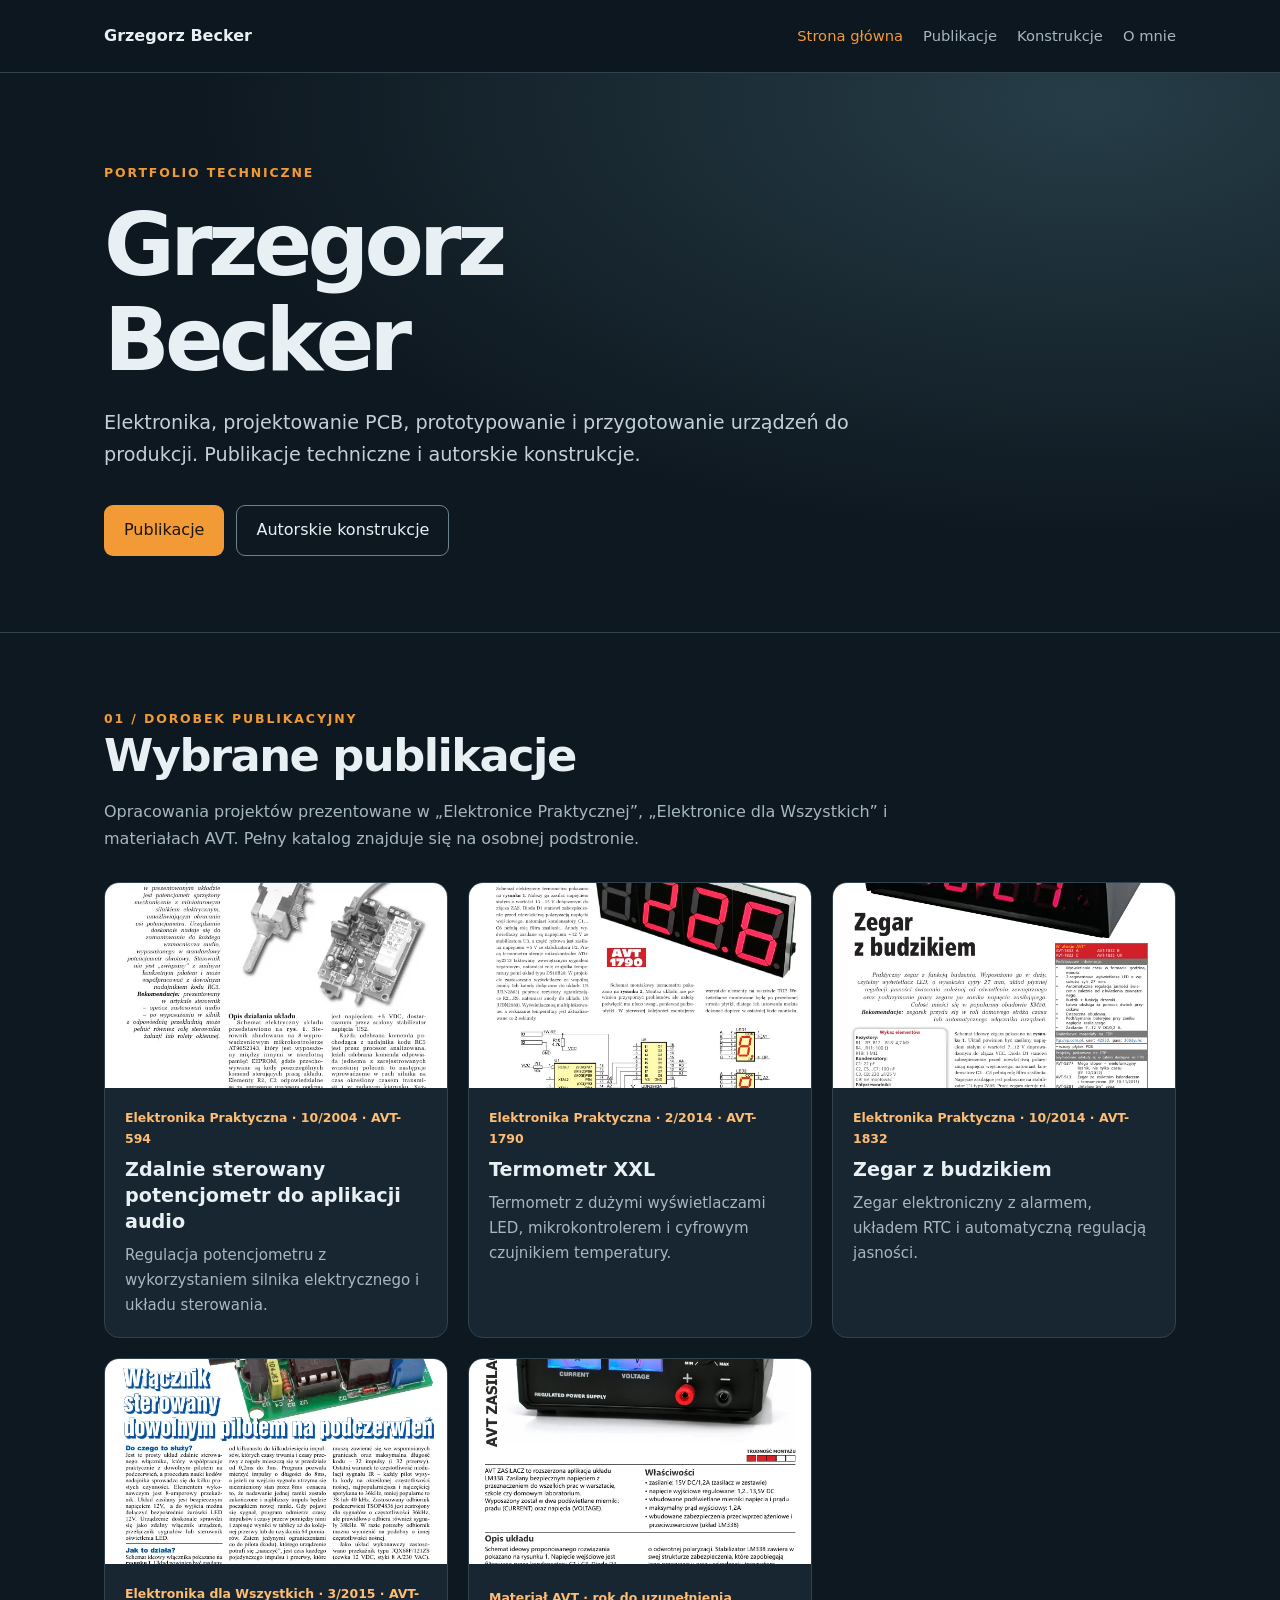
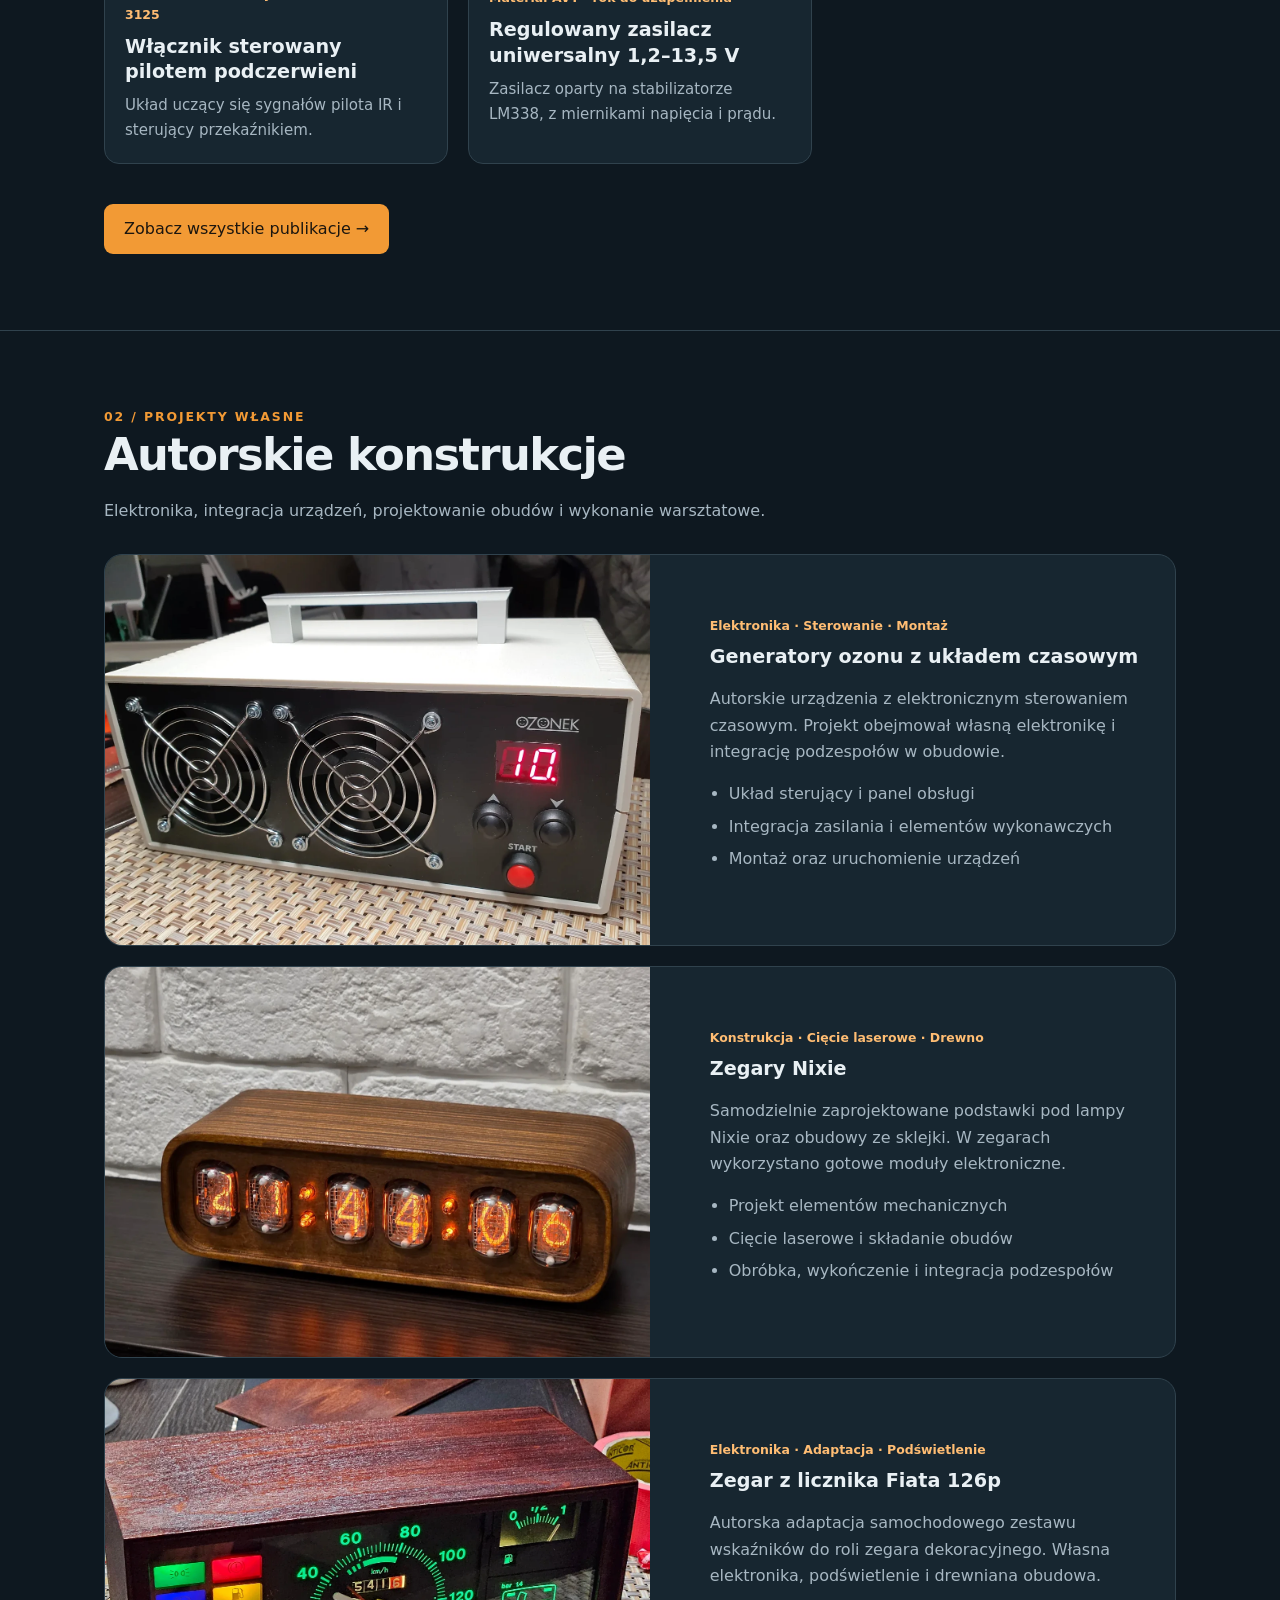
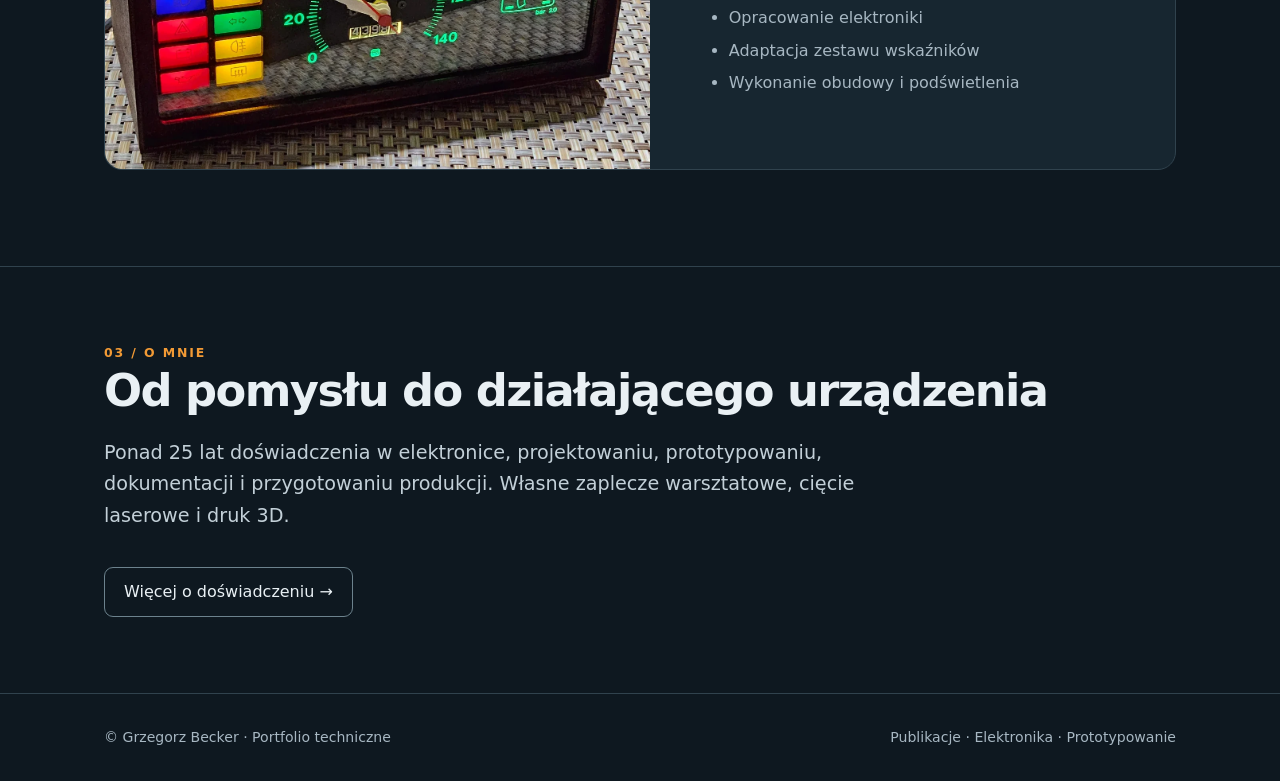
==== index.html @ 33351477 "Add files via upload" ====
<!DOCTYPE html>

<html lang="pl"><head><meta charset="utf-8"/><meta content="width=device-width,initial-scale=1" name="viewport"/><meta content="Grzegorz Becker — portfolio projektów elektronicznych, publikacji i autorskich konstrukcji." name="description"/><title>Portfolio techniczne | Grzegorz Becker</title><link href="style.css" rel="stylesheet"/></head><body><header class="nav"><div class="wrap"><a class="brand" href="index.html">Grzegorz Becker</a><nav aria-label="Nawigacja" class="links"><a aria-current="page" href="index.html">Strona główna</a><a href="publikacje.html">Publikacje</a><a href="#projekty-wlasne">Konstrukcje</a><a href="o-mnie.html">O mnie</a></nav></div></header><main><section class="hero"><div class="wrap"><div class="eyebrow">Portfolio techniczne</div><h1>Grzegorz<br/>Becker</h1><p class="lead">Elektronika, projektowanie PCB, prototypowanie i przygotowanie urządzeń do produkcji. Publikacje techniczne i autorskie konstrukcje.</p><a class="btn" href="publikacje.html">Publikacje</a><a class="btn secondary" href="#projekty-wlasne">Autorskie konstrukcje</a></div></section><section class="section"><div class="wrap"><div class="sectionintro"><div class="eyebrow">01 / Dorobek publikacyjny</div><h2>Wybrane publikacje</h2><p class="muted">Opracowania projektów prezentowane w „Elektronice Praktycznej”, „Elektronice dla Wszystkich” i materiałach AVT. Pełny katalog znajduje się na osobnej podstronie.</p></div><div class="grid catalog"><article class="card"><img alt="Podgląd pierwszej strony materiału: Zdalnie sterowany potencjometr do aplikacji audio" loading="lazy" src="assets/avt594.webp"/><div class="content"><span class="tag">Elektronika Praktyczna · 10/2004 · AVT-594</span><h3>Zdalnie sterowany potencjometr do aplikacji audio</h3><p>Regulacja potencjometru z wykorzystaniem silnika elektrycznego i układu sterowania.</p></div></article><article class="card"><img alt="Podgląd pierwszej strony materiału: Termometr XXL" loading="lazy" src="assets/avt1790.webp"/><div class="content"><span class="tag">Elektronika Praktyczna · 2/2014 · AVT-1790</span><h3>Termometr XXL</h3><p>Termometr z dużymi wyświetlaczami LED, mikrokontrolerem i cyfrowym czujnikiem temperatury.</p></div></article><article class="card"><img alt="Podgląd pierwszej strony materiału: Zegar z budzikiem" loading="lazy" src="assets/avt1832.webp"/><div class="content"><span class="tag">Elektronika Praktyczna · 10/2014 · AVT-1832</span><h3>Zegar z budzikiem</h3><p>Zegar elektroniczny z alarmem, układem RTC i automatyczną regulacją jasności.</p></div></article><article class="card"><img alt="Podgląd pierwszej strony materiału: Włącznik sterowany pilotem podczerwieni" loading="lazy" src="assets/avt3125.webp"/><div class="content"><span class="tag">Elektronika dla Wszystkich · 3/2015 · AVT-3125</span><h3>Włącznik sterowany pilotem podczerwieni</h3><p>Układ uczący się sygnałów pilota IR i sterujący przekaźnikiem.</p></div></article><article class="card"><img alt="Podgląd pierwszej strony materiału: Regulowany zasilacz uniwersalny 1,2–13,5 V" loading="lazy" src="assets/avtzasilacz.webp"/><div class="content"><span class="tag">Materiał AVT · rok do uzupełnienia</span><h3>Regulowany zasilacz uniwersalny 1,2–13,5 V</h3><p>Zasilacz oparty na stabilizatorze LM338, z miernikami napięcia i prądu.</p></div></article></div><div class="page-links"><a class="btn" href="publikacje.html">Zobacz wszystkie publikacje →</a></div></div></section><section class="section" id="projekty-wlasne"><div class="wrap"><div class="sectionintro"><div class="eyebrow">02 / Projekty własne</div><h2>Autorskie konstrukcje</h2><p class="muted">Elektronika, integracja urządzeń, projektowanie obudów i wykonanie warsztatowe.</p></div><article class="feature"><img alt="Generatory ozonu z układem czasowym" loading="lazy" src="assets/ozon-main.webp"/><div class="copy"><span class="tag">Elektronika · Sterowanie · Montaż</span><h3>Generatory ozonu z układem czasowym</h3><p class="muted">Autorskie urządzenia z elektronicznym sterowaniem czasowym. Projekt obejmował własną elektronikę i integrację podzespołów w obudowie.</p><ul><li>Układ sterujący i panel obsługi</li><li>Integracja zasilania i elementów wykonawczych</li><li>Montaż oraz uruchomienie urządzeń</li></ul></div></article><article class="feature"><img alt="Zegary Nixie" loading="lazy" src="assets/nixie-main.webp"/><div class="copy"><span class="tag">Konstrukcja · Cięcie laserowe · Drewno</span><h3>Zegary Nixie</h3><p class="muted">Samodzielnie zaprojektowane podstawki pod lampy Nixie oraz obudowy ze sklejki. W zegarach wykorzystano gotowe moduły elektroniczne.</p><ul><li>Projekt elementów mechanicznych</li><li>Cięcie laserowe i składanie obudów</li><li>Obróbka, wykończenie i integracja podzespołów</li></ul></div></article><article class="feature"><img alt="Zegar z licznika Fiata 126p" loading="lazy" src="assets/fiat-main.webp"/><div class="copy"><span class="tag">Elektronika · Adaptacja · Podświetlenie</span><h3>Zegar z licznika Fiata 126p</h3><p class="muted">Autorska adaptacja samochodowego zestawu wskaźników do roli zegara dekoracyjnego. Własna elektronika, podświetlenie i drewniana obudowa.</p><ul><li>Opracowanie elektroniki</li><li>Adaptacja zestawu wskaźników</li><li>Wykonanie obudowy i podświetlenia</li></ul></div></article></div></section><section class="section"><div class="wrap"><div class="eyebrow">03 / O mnie</div><h2>Od pomysłu do działającego urządzenia</h2><p class="lead">Ponad 25 lat doświadczenia w elektronice, projektowaniu, prototypowaniu, dokumentacji i przygotowaniu produkcji. Własne zaplecze warsztatowe, cięcie laserowe i druk 3D.</p><a class="btn secondary" href="o-mnie.html">Więcej o doświadczeniu →</a></div></section></main><footer class="footer"><div class="wrap"><span>© Grzegorz Becker · Portfolio techniczne</span><span>Publikacje · Elektronika · Prototypowanie</span></div></footer><script defer="" src="site.js"></script></body></html>
---- style.css ----
:root{--bg:#0e1820;--panel:#172630;--line:#30424d;--text:#e9f0f4;--muted:#a7b7c2;--accent:#f29a35}*{box-sizing:border-box}html{scroll-behavior:smooth}body{margin:0;background:var(--bg);color:var(--text);font:16px/1.65 system-ui,-apple-system,"Segoe UI",sans-serif}a{color:inherit}a:focus-visible,button:focus-visible{outline:3px solid var(--accent);outline-offset:4px}.wrap{max-width:1120px;margin:auto;padding:0 24px}.nav{position:sticky;top:0;z-index:10;background:#0e1820f2;border-bottom:1px solid var(--line)}.nav .wrap{min-height:72px;display:flex;align-items:center;justify-content:space-between;gap:20px}.brand{font-weight:800;text-decoration:none;white-space:nowrap}.links{display:flex;gap:20px;flex-wrap:wrap}.links a{text-decoration:none;color:var(--muted);font-size:.92rem}.links a:hover,.links a[aria-current=page]{color:var(--accent)}.hero{padding:90px 0 76px;background:radial-gradient(ellipse at 85% 5%,#263d47,transparent 58%)}.eyebrow{color:var(--accent);font-size:.78rem;letter-spacing:.15em;font-weight:750;text-transform:uppercase}h1{font-size:clamp(2.7rem,7vw,5.4rem);letter-spacing:-.055em;line-height:1.1;margin:14px 0}h2{font-size:clamp(1.9rem,4vw,2.8rem);line-height:1.2;letter-spacing:-.035em;margin:0 0 15px}h3{font-size:1.2rem;line-height:1.35;margin:0 0 8px}.lead{font-size:1.2rem;max-width:760px;color:#c3d0d8}.muted{color:var(--muted)}.btn{display:inline-block;background:var(--accent);color:#1c160f;font-weight:750;padding:11px 19px;border-radius:9px;text-decoration:none;margin:16px 12px 0 0;border:1px solid transparent;cursor:pointer;font:inherit}.btn.secondary{background:transparent;color:var(--text);border-color:#6c828d}.section{padding:76px 0;border-top:1px solid var(--line)}.sectionintro{max-width:810px;margin-bottom:30px}.grid{display:grid;grid-template-columns:repeat(3,minmax(0,1fr));gap:20px}.card{background:var(--panel);border:1px solid var(--line);border-radius:15px;overflow:hidden}.card img{width:100%;height:205px;object-fit:cover;display:block;background:#243742}.card .content{padding:20px}.tag{display:inline-block;color:#ffbd73;font-size:.78rem;font-weight:700;margin-bottom:8px}.card p{color:var(--muted);font-size:.94rem;margin:8px 0 0}.feature{display:grid;grid-template-columns:1.05fr 1fr;gap:30px;align-items:center;background:var(--panel);border:1px solid var(--line);border-radius:18px;overflow:hidden;margin-bottom:20px}.feature>img{width:100%;height:340px;object-fit:cover;display:block}.feature .copy{padding:24px 28px}.feature ul{padding-left:19px;color:var(--muted)}.gallery{display:grid;grid-template-columns:repeat(4,1fr);gap:12px;margin:18px 0 40px}.gallery img{width:100%;height:165px;object-fit:cover;border-radius:10px}.note{border-left:3px solid var(--accent);padding:14px 20px;background:#1b2b34;color:#c6d2d9;margin-top:28px}.footer{padding:32px 0;border-top:1px solid var(--line);color:var(--muted);font-size:.88rem}.footer .wrap{display:flex;justify-content:space-between;gap:16px;flex-wrap:wrap}.pagehead{padding:70px 0 45px;background:radial-gradient(ellipse at 90% 0%,#243b46,transparent 60%)}.pagehead h1{font-size:clamp(2.4rem,5vw,4.2rem)}.catalog .card[hidden]{display:none}.counter{color:var(--muted);margin:26px 0 0}.small{font-size:.9rem}.page-links{margin-top:24px}.gallery img{cursor:zoom-in}dialog{background:#0e1820;color:white;border:1px solid #536571;border-radius:12px;max-width:min(94vw,1050px);padding:14px}dialog::backdrop{background:#000c}dialog img{max-width:100%;max-height:82vh;display:block}dialog button{float:right;background:#f29a35;border:0;border-radius:5px;padding:6px 12px;margin-bottom:8px;cursor:pointer}.hidden{display:none!important}@media(max-width:850px){.grid{grid-template-columns:repeat(2,1fr)}.feature{grid-template-columns:1fr}.feature>img{height:270px}.gallery{grid-template-columns:repeat(2,1fr)}}@media(max-width:550px){.nav .wrap{display:block;padding-top:12px;padding-bottom:12px}.links{gap:13px}.hero{padding:60px 0}.grid{grid-template-columns:1fr}.section{padding:52px 0}.gallery img{height:130px}.feature .copy{padding:22px}}

/* Version 3: descriptions integrated into homepage; product-centric photography */
#projekty-wlasne .feature{grid-template-columns:minmax(0,1.1fr) minmax(0,1fr)}
#projekty-wlasne .feature>img{height:390px;object-position:center center}
#projekty-wlasne .feature .copy{padding:26px 30px}
#projekty-wlasne .feature li{margin-bottom:6px}
@media(max-width:850px){#projekty-wlasne .feature{grid-template-columns:1fr}#projekty-wlasne .feature>img{height:290px}}
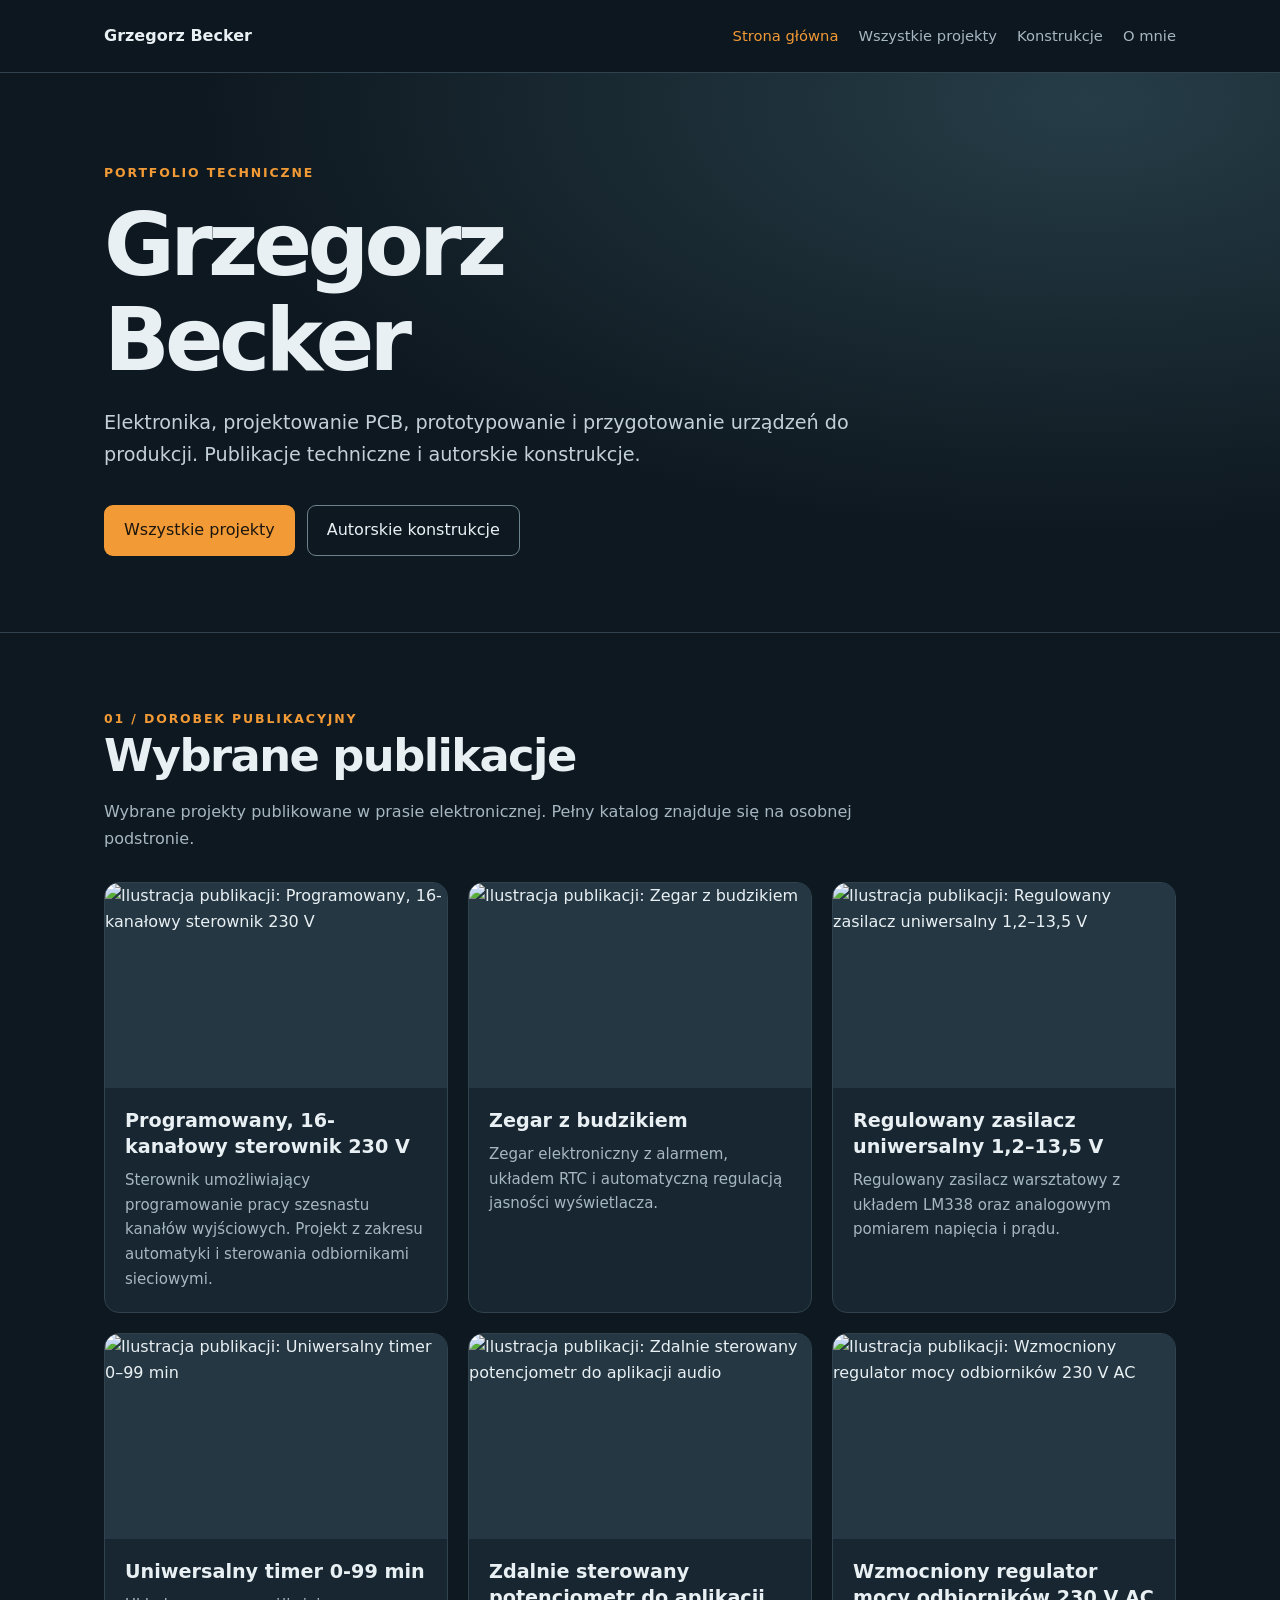
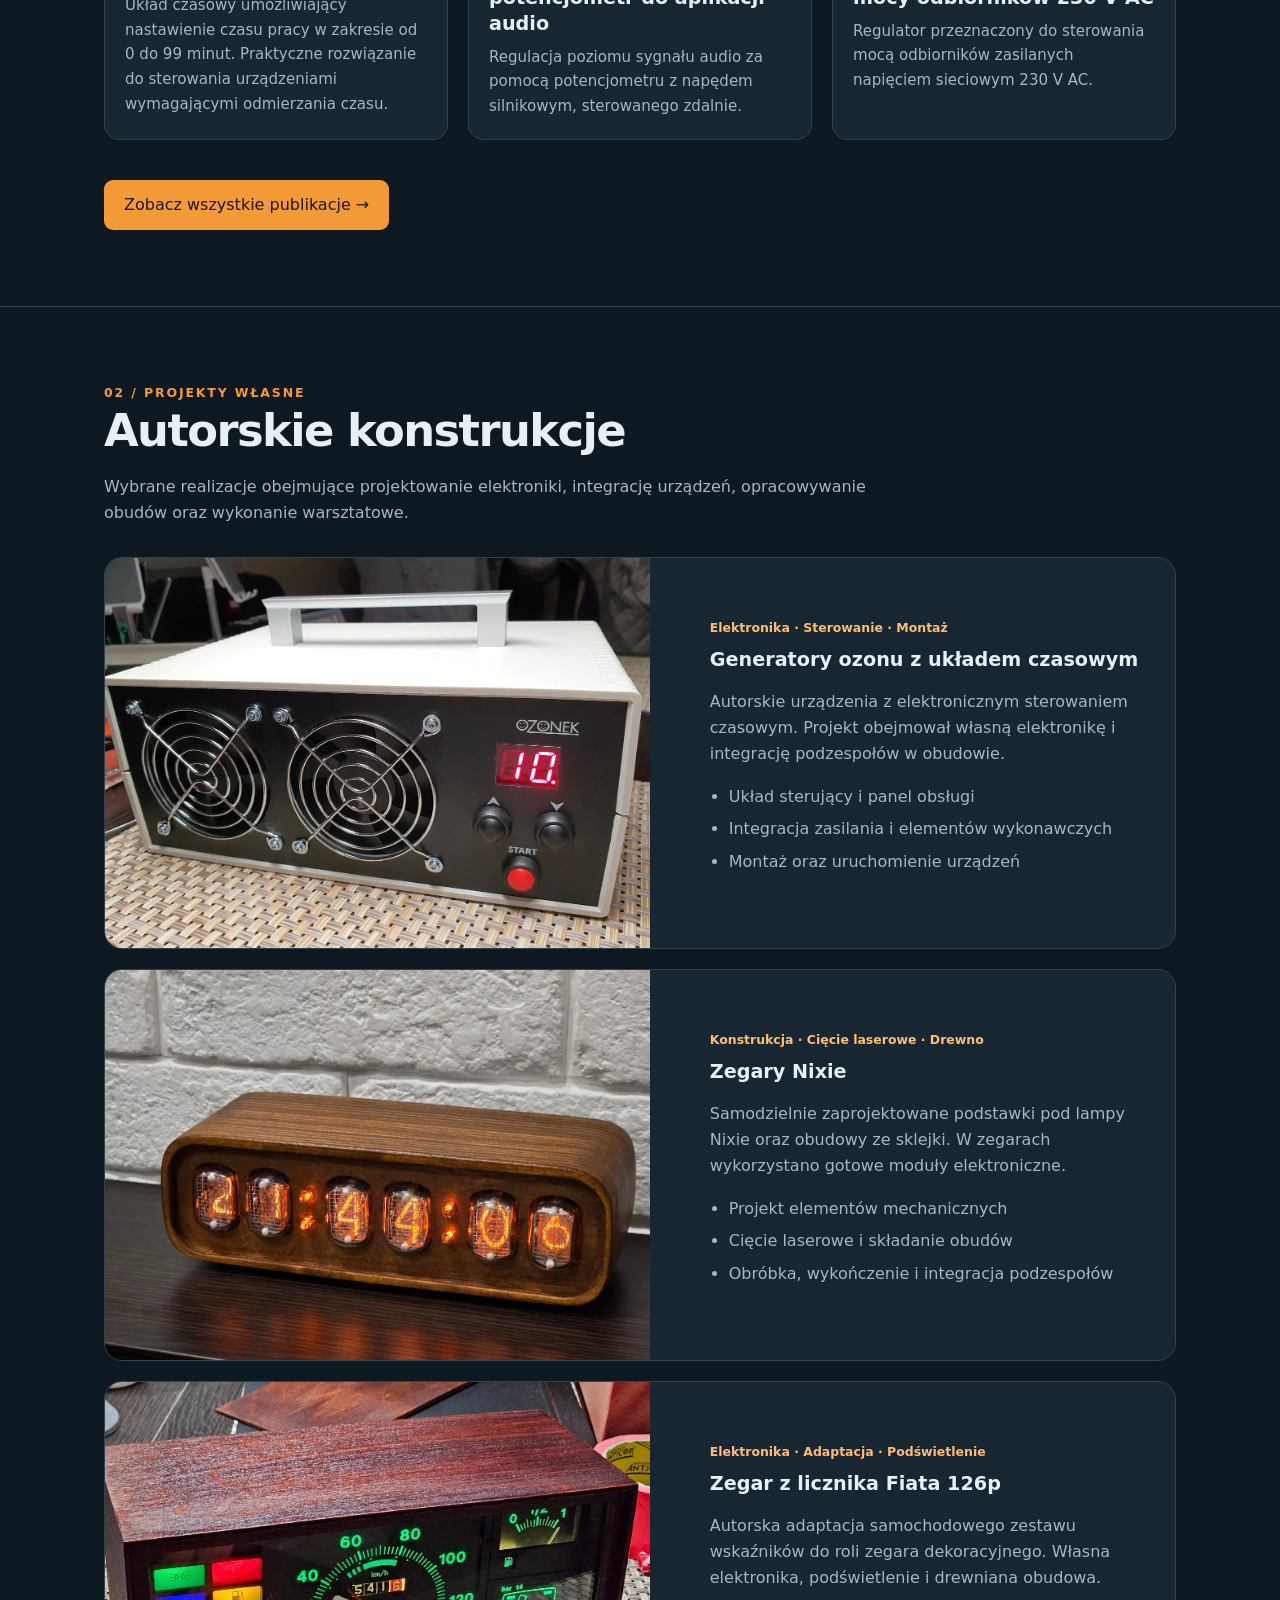
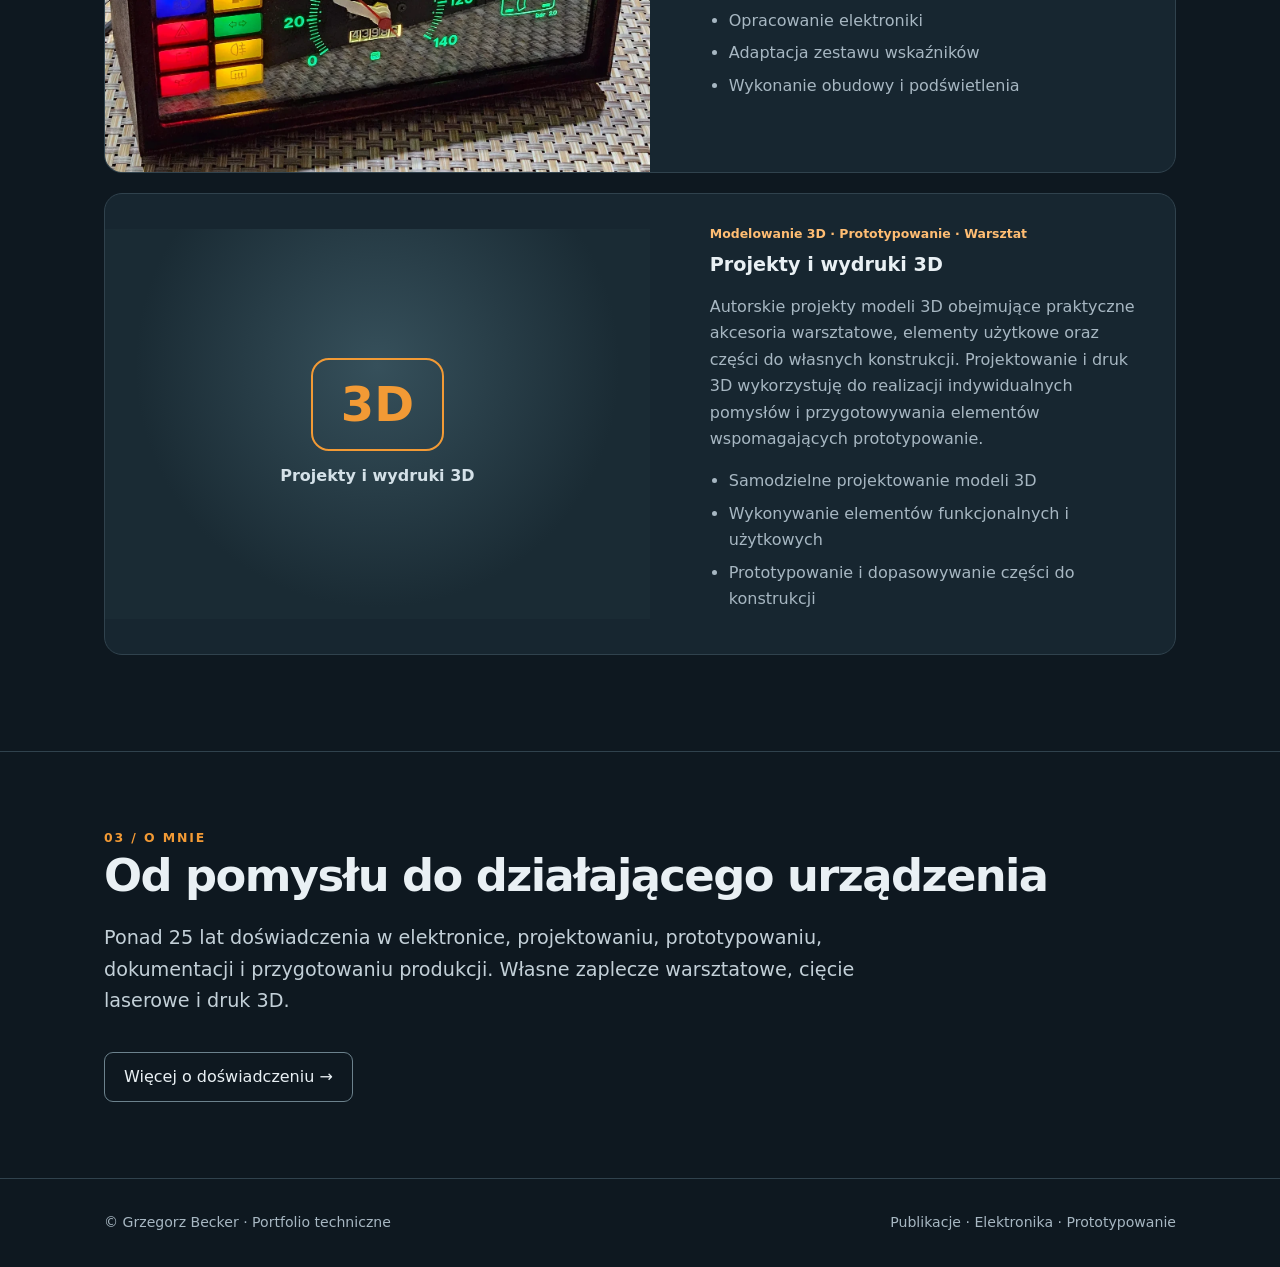
==== commit 96b30ee0: "Add files via upload" ====
--- a/index.html
+++ b/index.html
@@ -1,3 +1,176 @@
 <!DOCTYPE html>
 
-<html lang="pl"><head><meta charset="utf-8"/><meta content="width=device-width,initial-scale=1" name="viewport"/><meta content="Grzegorz Becker — portfolio projektów elektronicznych, publikacji i autorskich konstrukcji." name="description"/><title>Portfolio techniczne | Grzegorz Becker</title><link href="style.css" rel="stylesheet"/></head><body><header class="nav"><div class="wrap"><a class="brand" href="index.html">Grzegorz Becker</a><nav aria-label="Nawigacja" class="links"><a aria-current="page" href="index.html">Strona główna</a><a href="publikacje.html">Publikacje</a><a href="#projekty-wlasne">Konstrukcje</a><a href="o-mnie.html">O mnie</a></nav></div></header><main><section class="hero"><div class="wrap"><div class="eyebrow">Portfolio techniczne</div><h1>Grzegorz<br/>Becker</h1><p class="lead">Elektronika, projektowanie PCB, prototypowanie i przygotowanie urządzeń do produkcji. Publikacje techniczne i autorskie konstrukcje.</p><a class="btn" href="publikacje.html">Publikacje</a><a class="btn secondary" href="#projekty-wlasne">Autorskie konstrukcje</a></div></section><section class="section"><div class="wrap"><div class="sectionintro"><div class="eyebrow">01 / Dorobek publikacyjny</div><h2>Wybrane publikacje</h2><p class="muted">Opracowania projektów prezentowane w „Elektronice Praktycznej”, „Elektronice dla Wszystkich” i materiałach AVT. Pełny katalog znajduje się na osobnej podstronie.</p></div><div class="grid catalog"><article class="card"><img alt="Podgląd pierwszej strony materiału: Zdalnie sterowany potencjometr do aplikacji audio" loading="lazy" src="assets/avt594.webp"/><div class="content"><span class="tag">Elektronika Praktyczna · 10/2004 · AVT-594</span><h3>Zdalnie sterowany potencjometr do aplikacji audio</h3><p>Regulacja potencjometru z wykorzystaniem silnika elektrycznego i układu sterowania.</p></div></article><article class="card"><img alt="Podgląd pierwszej strony materiału: Termometr XXL" loading="lazy" src="assets/avt1790.webp"/><div class="content"><span class="tag">Elektronika Praktyczna · 2/2014 · AVT-1790</span><h3>Termometr XXL</h3><p>Termometr z dużymi wyświetlaczami LED, mikrokontrolerem i cyfrowym czujnikiem temperatury.</p></div></article><article class="card"><img alt="Podgląd pierwszej strony materiału: Zegar z budzikiem" loading="lazy" src="assets/avt1832.webp"/><div class="content"><span class="tag">Elektronika Praktyczna · 10/2014 · AVT-1832</span><h3>Zegar z budzikiem</h3><p>Zegar elektroniczny z alarmem, układem RTC i automatyczną regulacją jasności.</p></div></article><article class="card"><img alt="Podgląd pierwszej strony materiału: Włącznik sterowany pilotem podczerwieni" loading="lazy" src="assets/avt3125.webp"/><div class="content"><span class="tag">Elektronika dla Wszystkich · 3/2015 · AVT-3125</span><h3>Włącznik sterowany pilotem podczerwieni</h3><p>Układ uczący się sygnałów pilota IR i sterujący przekaźnikiem.</p></div></article><article class="card"><img alt="Podgląd pierwszej strony materiału: Regulowany zasilacz uniwersalny 1,2–13,5 V" loading="lazy" src="assets/avtzasilacz.webp"/><div class="content"><span class="tag">Materiał AVT · rok do uzupełnienia</span><h3>Regulowany zasilacz uniwersalny 1,2–13,5 V</h3><p>Zasilacz oparty na stabilizatorze LM338, z miernikami napięcia i prądu.</p></div></article></div><div class="page-links"><a class="btn" href="publikacje.html">Zobacz wszystkie publikacje →</a></div></div></section><section class="section" id="projekty-wlasne"><div class="wrap"><div class="sectionintro"><div class="eyebrow">02 / Projekty własne</div><h2>Autorskie konstrukcje</h2><p class="muted">Elektronika, integracja urządzeń, projektowanie obudów i wykonanie warsztatowe.</p></div><article class="feature"><img alt="Generatory ozonu z układem czasowym" loading="lazy" src="assets/ozon-main.webp"/><div class="copy"><span class="tag">Elektronika · Sterowanie · Montaż</span><h3>Generatory ozonu z układem czasowym</h3><p class="muted">Autorskie urządzenia z elektronicznym sterowaniem czasowym. Projekt obejmował własną elektronikę i integrację podzespołów w obudowie.</p><ul><li>Układ sterujący i panel obsługi</li><li>Integracja zasilania i elementów wykonawczych</li><li>Montaż oraz uruchomienie urządzeń</li></ul></div></article><article class="feature"><img alt="Zegary Nixie" loading="lazy" src="assets/nixie-main.webp"/><div class="copy"><span class="tag">Konstrukcja · Cięcie laserowe · Drewno</span><h3>Zegary Nixie</h3><p class="muted">Samodzielnie zaprojektowane podstawki pod lampy Nixie oraz obudowy ze sklejki. W zegarach wykorzystano gotowe moduły elektroniczne.</p><ul><li>Projekt elementów mechanicznych</li><li>Cięcie laserowe i składanie obudów</li><li>Obróbka, wykończenie i integracja podzespołów</li></ul></div></article><article class="feature"><img alt="Zegar z licznika Fiata 126p" loading="lazy" src="assets/fiat-main.webp"/><div class="copy"><span class="tag">Elektronika · Adaptacja · Podświetlenie</span><h3>Zegar z licznika Fiata 126p</h3><p class="muted">Autorska adaptacja samochodowego zestawu wskaźników do roli zegara dekoracyjnego. Własna elektronika, podświetlenie i drewniana obudowa.</p><ul><li>Opracowanie elektroniki</li><li>Adaptacja zestawu wskaźników</li><li>Wykonanie obudowy i podświetlenia</li></ul></div></article></div></section><section class="section"><div class="wrap"><div class="eyebrow">03 / O mnie</div><h2>Od pomysłu do działającego urządzenia</h2><p class="lead">Ponad 25 lat doświadczenia w elektronice, projektowaniu, prototypowaniu, dokumentacji i przygotowaniu produkcji. Własne zaplecze warsztatowe, cięcie laserowe i druk 3D.</p><a class="btn secondary" href="o-mnie.html">Więcej o doświadczeniu →</a></div></section></main><footer class="footer"><div class="wrap"><span>© Grzegorz Becker · Portfolio techniczne</span><span>Publikacje · Elektronika · Prototypowanie</span></div></footer><script defer="" src="site.js"></script></body></html>+<html lang="pl">
+
+<head>
+    <meta charset="utf-8" />
+    <meta content="width=device-width,initial-scale=1" name="viewport" />
+    <meta content="Grzegorz Becker — portfolio projektów elektronicznych, publikacji i autorskich konstrukcji."
+        name="description" />
+    <title>Portfolio techniczne | Grzegorz Becker</title>
+    <link href="style.css" rel="stylesheet" />
+</head>
+
+<body>
+    <header class="nav">
+        <div class="wrap"><a class="brand" href="index.html">Grzegorz Becker</a>
+            <nav aria-label="Nawigacja" class="links"><a aria-current="page" href="index.html">Strona główna</a><a
+                    href="publikacje.html">Wszystkie projekty</a><a href="#projekty-wlasne">Konstrukcje</a><a
+                    href="o-mnie.html">O mnie</a></nav>
+        </div>
+    </header>
+    <main>
+        <section class="hero">
+            <div class="wrap">
+                <div class="eyebrow">Portfolio techniczne</div>
+                <h1>Grzegorz<br />Becker</h1>
+                <p class="lead">Elektronika, projektowanie PCB, prototypowanie i przygotowanie urządzeń do produkcji.
+                    Publikacje techniczne i autorskie konstrukcje.</p><a class="btn" href="publikacje.html">Wszystkie
+                    projekty</a><a class="btn secondary" href="#projekty-wlasne">Autorskie konstrukcje</a>
+            </div>
+        </section>
+        <section class="section">
+            <div class="wrap">
+                <div class="sectionintro">
+                    <div class="eyebrow">01 / Dorobek publikacyjny</div>
+                    <h2>Wybrane publikacje</h2>
+                    <p class="muted">Wybrane projekty publikowane w prasie elektronicznej. Pełny katalog znajduje się na
+                        osobnej podstronie.</p>
+                </div>
+                <div class="grid catalog">
+                    <article class="card"><img alt="Ilustracja publikacji: Programowany, 16-kanałowy sterownik 230 V"
+                                style="object-position: center 35%;" loading="lazy" src="assets/avt5666-preview.webp" />
+                        <div class="content">
+                            <h3>Programowany, 16-kanałowy sterownik 230 V</h3>
+                            <p>Sterownik umożliwiający programowanie pracy szesnastu kanałów wyjściowych. Projekt z
+                                zakresu automatyki i sterowania odbiornikami sieciowymi.</p>
+                        </div>
+                    </article>
+                    <article class="card"><img alt="Ilustracja publikacji: Zegar z budzikiem"     style="object-position: center 20%;" loading="lazy"
+                            src="assets/avt1832-preview.webp" />
+                        <div class="content">
+                            <h3>Zegar z budzikiem</h3>
+                            <p>Zegar elektroniczny z alarmem, układem RTC i automatyczną regulacją jasności
+                                wyświetlacza.</p>
+                        </div>
+                    </article>
+                    <article class="card"><img alt="Ilustracja publikacji: Regulowany zasilacz uniwersalny 1,2–13,5 V"
+                             style="object-position: center 20%;" loading="lazy" src="assets/avtzasilacz-preview.webp" />
+                        <div class="content">
+                            <h3>Regulowany zasilacz uniwersalny 1,2–13,5 V</h3>
+                            <p>Regulowany zasilacz warsztatowy z układem LM338 oraz analogowym pomiarem napięcia i
+                                prądu.</p>
+                        </div>
+                    </article>
+                    <article class="card"><img alt="Ilustracja publikacji: Uniwersalny timer 0–99 min"  style="object-position: center 10%;" loading="lazy"
+                            src="assets/avt3200-preview.webp" />
+                        <div class="content">
+                            <h3>Uniwersalny timer 0-99 min</h3>
+                            <p>Układ czasowy umożliwiający nastawienie czasu pracy w zakresie od 0 do 99 minut.
+                                Praktyczne rozwiązanie do sterowania urządzeniami wymagającymi odmierzania czasu.</p>
+                        </div>
+                    </article>
+                    <article class="card"><img
+                            alt="Ilustracja publikacji: Zdalnie sterowany potencjometr do aplikacji audio"
+                             style="object-position: center 20%;" loading="lazy" src="assets/avt594-preview.webp" />
+                        <div class="content">
+                            <h3>Zdalnie sterowany potencjometr do aplikacji audio</h3>
+                            <p>Regulacja poziomu sygnału audio za pomocą potencjometru z napędem silnikowym, sterowanego
+                                zdalnie.</p>
+                        </div>
+                    </article>
+                    <article class="card"><img
+                            alt="Ilustracja publikacji: Wzmocniony regulator mocy odbiorników 230 V AC" loading="lazy"
+                             style="object-position: center 10%;" src="assets/avt1860-preview.webp" />
+                        <div class="content">
+                            <h3>Wzmocniony regulator mocy odbiorników 230 V AC</h3>
+                            <p>Regulator przeznaczony do sterowania mocą odbiorników zasilanych napięciem sieciowym 230
+                                V AC.</p>
+                        </div>
+                    </article>
+                </div>
+                <div class="page-links"><a class="btn" href="publikacje.html">Zobacz wszystkie publikacje →</a></div>
+            </div>
+        </section>
+        <section class="section" id="projekty-wlasne">
+            <div class="wrap">
+                <div class="sectionintro">
+                    <div class="eyebrow">02 / Projekty własne</div>
+                    <h2>Autorskie konstrukcje</h2>
+                    <p class="muted">Wybrane realizacje obejmujące projektowanie elektroniki, integrację urządzeń, opracowywanie obudów oraz wykonanie warsztatowe.</p>
+                </div>
+                <article class="feature"><img alt="Generatory ozonu z układem czasowym" loading="lazy"
+                        src="assets/ozon-main.webp" />
+                    <div class="copy"><span class="tag">Elektronika · Sterowanie · Montaż</span>
+                        <h3>Generatory ozonu z układem czasowym</h3>
+                        <p class="muted">Autorskie urządzenia z elektronicznym sterowaniem czasowym. Projekt obejmował
+                            własną elektronikę i integrację podzespołów w obudowie.</p>
+                        <ul>
+                            <li>Układ sterujący i panel obsługi</li>
+                            <li>Integracja zasilania i elementów wykonawczych</li>
+                            <li>Montaż oraz uruchomienie urządzeń</li>
+                        </ul>
+                    </div>
+                </article>
+                <article class="feature"><img alt="Zegary Nixie" loading="lazy" src="assets/nixie-main.webp" />
+                    <div class="copy"><span class="tag">Konstrukcja · Cięcie laserowe · Drewno</span>
+                        <h3>Zegary Nixie</h3>
+                        <p class="muted">Samodzielnie zaprojektowane podstawki pod lampy Nixie oraz obudowy ze sklejki.
+                            W zegarach wykorzystano gotowe moduły elektroniczne.</p>
+                        <ul>
+                            <li>Projekt elementów mechanicznych</li>
+                            <li>Cięcie laserowe i składanie obudów</li>
+                            <li>Obróbka, wykończenie i integracja podzespołów</li>
+                        </ul>
+                    </div>
+                </article>
+                <article class="feature"><img alt="Zegar z licznika Fiata 126p" loading="lazy"
+                        src="assets/fiat-main.webp" />
+                    <div class="copy"><span class="tag">Elektronika · Adaptacja · Podświetlenie</span>
+                        <h3>Zegar z licznika Fiata 126p</h3>
+                        <p class="muted">Autorska adaptacja samochodowego zestawu wskaźników do roli zegara
+                            dekoracyjnego. Własna elektronika, podświetlenie i drewniana obudowa.</p>
+                        <ul>
+                            <li>Opracowanie elektroniki</li>
+                            <li>Adaptacja zestawu wskaźników</li>
+                            <li>Wykonanie obudowy i podświetlenia</li>
+                        </ul>
+                    </div>
+                </article>
+                <article class="feature">
+                    <div aria-label="Miejsce na zdjęcie autorskich projektów i wydruków 3D" class="photo-placeholder"
+                        role="img"><span class="placeholder-icon">3D</span><strong>Projekty i wydruki
+                            3D</strong></div>
+                    <div class="copy"><span class="tag">Modelowanie 3D · Prototypowanie · Warsztat</span>
+                        <h3>Projekty i wydruki 3D</h3>
+                        <p class="muted">Autorskie projekty modeli 3D obejmujące praktyczne akcesoria warsztatowe,
+                            elementy użytkowe oraz części do własnych konstrukcji. Projektowanie i druk 3D wykorzystuję
+                            do realizacji indywidualnych pomysłów i przygotowywania elementów wspomagających
+                            prototypowanie.</p>
+                        <ul>
+                            <li>Samodzielne projektowanie modeli 3D</li>
+                            <li>Wykonywanie elementów funkcjonalnych i użytkowych</li>
+                            <li>Prototypowanie i dopasowywanie części do konstrukcji</li>
+                        </ul>
+                    </div>
+                </article>
+            </div>
+        </section>
+        <section class="section">
+            <div class="wrap">
+                <div class="eyebrow">03 / O mnie</div>
+                <h2>Od pomysłu do działającego urządzenia</h2>
+                <p class="lead">Ponad 25 lat doświadczenia w elektronice, projektowaniu, prototypowaniu, dokumentacji i
+                    przygotowaniu produkcji. Własne zaplecze warsztatowe, cięcie laserowe i druk 3D.</p><a
+                    class="btn secondary" href="o-mnie.html">Więcej o doświadczeniu →</a>
+            </div>
+        </section>
+    </main>
+    <footer class="footer">
+        <div class="wrap"><span>© Grzegorz Becker · Portfolio techniczne</span><span>Publikacje · Elektronika ·
+                Prototypowanie</span></div>
+    </footer>
+    <script defer="" src="site.js"></script>
+</body>
+
+</html>
--- a/style.css
+++ b/style.css
@@ -7,3 +7,22 @@
 #projekty-wlasne .feature .copy{padding:26px 30px}
 #projekty-wlasne .feature li{margin-bottom:6px}
 @media(max-width:850px){#projekty-wlasne .feature{grid-template-columns:1fr}#projekty-wlasne .feature>img{height:290px}}
+
+/* v4 */
+.publication-list{display:grid;grid-template-columns:repeat(2,minmax(0,1fr));gap:12px}.publication-item{background:var(--panel);border:1px solid var(--line);padding:17px 20px;border-radius:12px}.publication-item h3{font-size:1rem;margin:0 0 5px}.publication-item p{font-size:.84rem;color:var(--muted);margin:0}.publication-item[hidden]{display:none}.photo-placeholder{height:390px;display:flex;align-items:center;justify-content:center;flex-direction:column;gap:12px;background:radial-gradient(circle at 50% 35%,#36505b,#1a2b34 65%);color:#d4e1e8;text-align:center;padding:25px}.photo-placeholder .placeholder-icon{border:2px solid #f29a35;border-radius:18px;color:#f29a35;font-size:3rem;font-weight:800;padding:5px 28px}.photo-placeholder span:last-child{color:var(--muted);font-size:.9rem}.card .content h3{margin-top:0}@media(max-width:700px){.publication-list{grid-template-columns:1fr}.photo-placeholder{height:280px}}
+
+/* v5 — image-led publication cards, as in the preferred screenshot */
+.publication-list{display:grid;grid-template-columns:repeat(3,minmax(0,1fr));gap:20px}
+.publication-item{padding:0;overflow:hidden;border-radius:15px;display:flex;flex-direction:column}
+.publication-thumb{display:block;width:100%;height:205px;object-fit:cover;object-position:center 18%;background:#f7f7f7}
+.publication-noimage{height:205px;display:flex;align-items:center;justify-content:center;background:linear-gradient(135deg,#233945,#10212b);color:#bdcbd4;font-size:.9rem}
+.publication-content{padding:19px 20px 22px;flex:1}
+.publication-content .tag{display:block;color:#ffad56;font-size:.75rem;line-height:1.45;margin:0 0 11px}
+.publication-item h3{font-size:1.14rem;line-height:1.4;margin:0 0 9px}
+.publication-item p{font-size:.92rem;line-height:1.65;color:#b8c9d4;margin:0}
+/* show more of the article on the home page instead of an extreme close-up */
+#publikacje .card img{height:205px;object-fit:cover;object-position:center 18%}
+@media(max-width:850px){.publication-list{grid-template-columns:repeat(2,minmax(0,1fr))}}
+@media(max-width:550px){.publication-list{grid-template-columns:1fr}}
+
+.publication-thumb{object-position:center 22%}
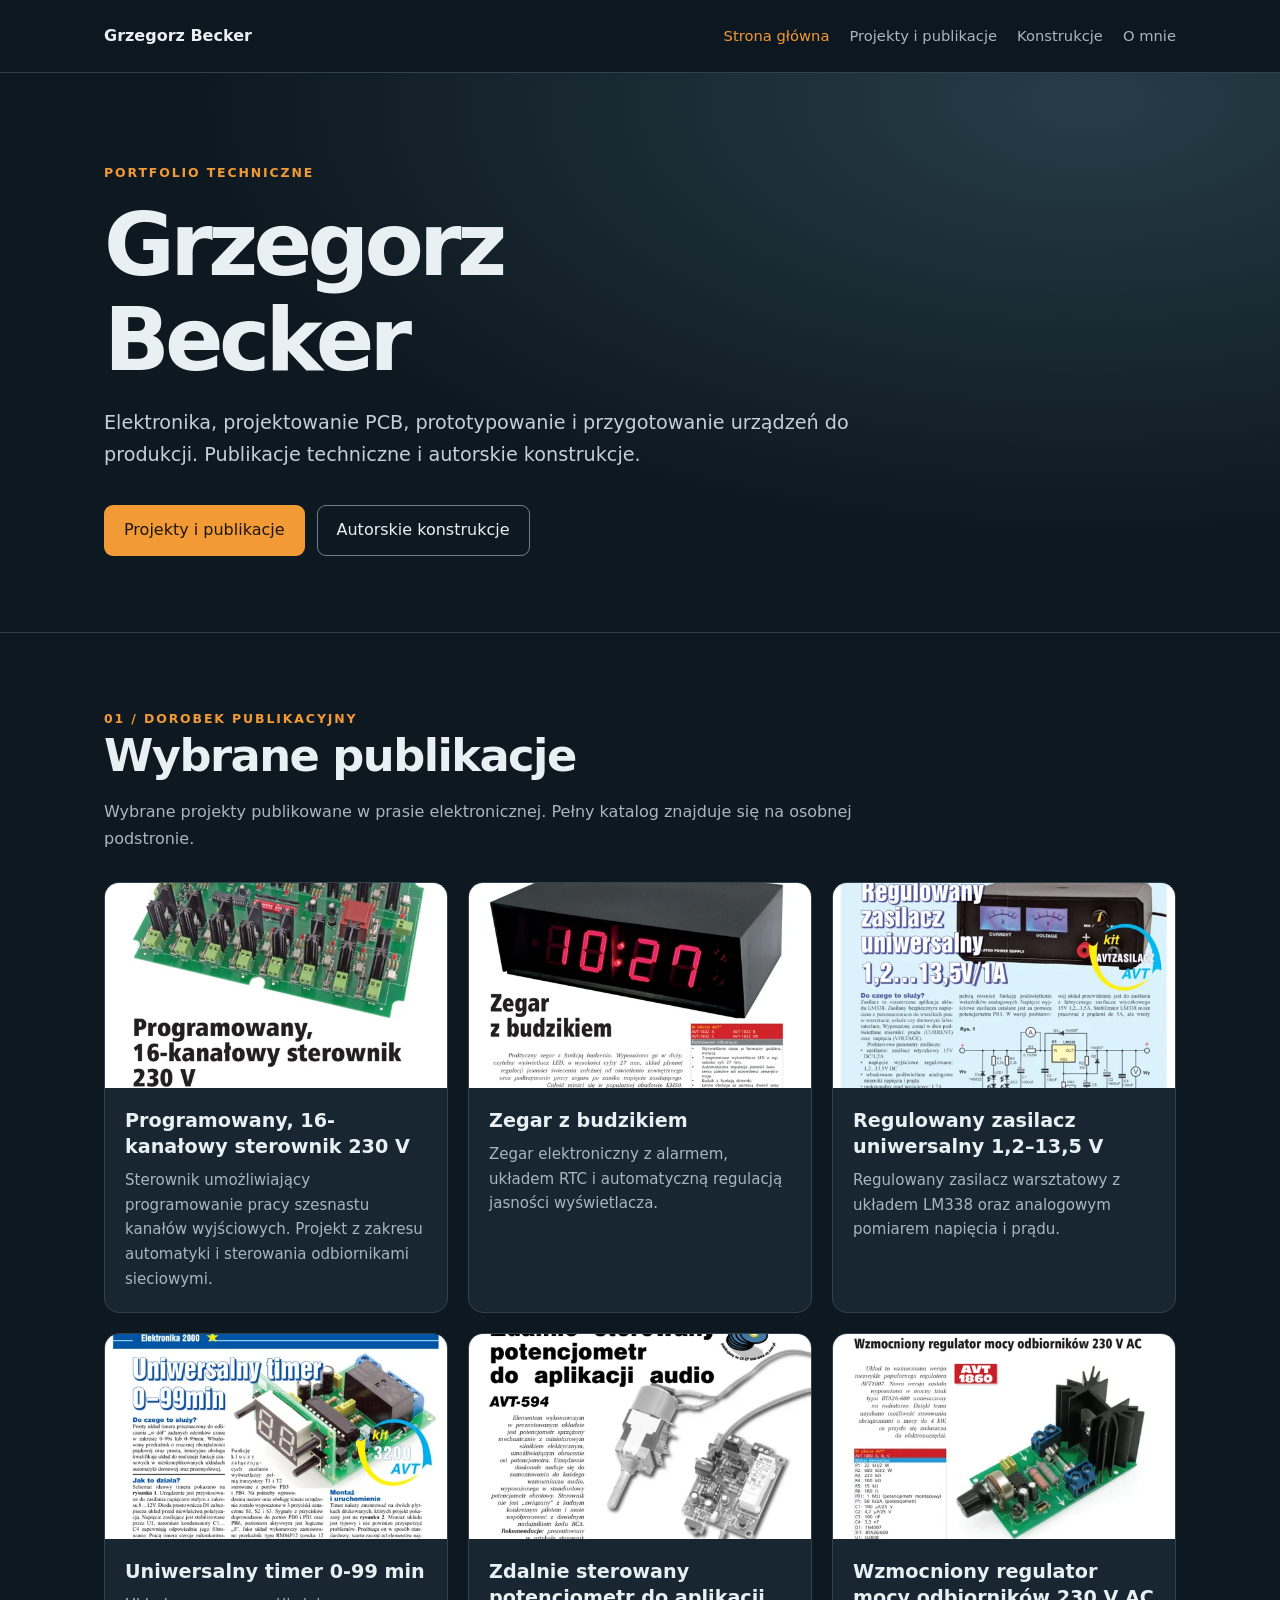
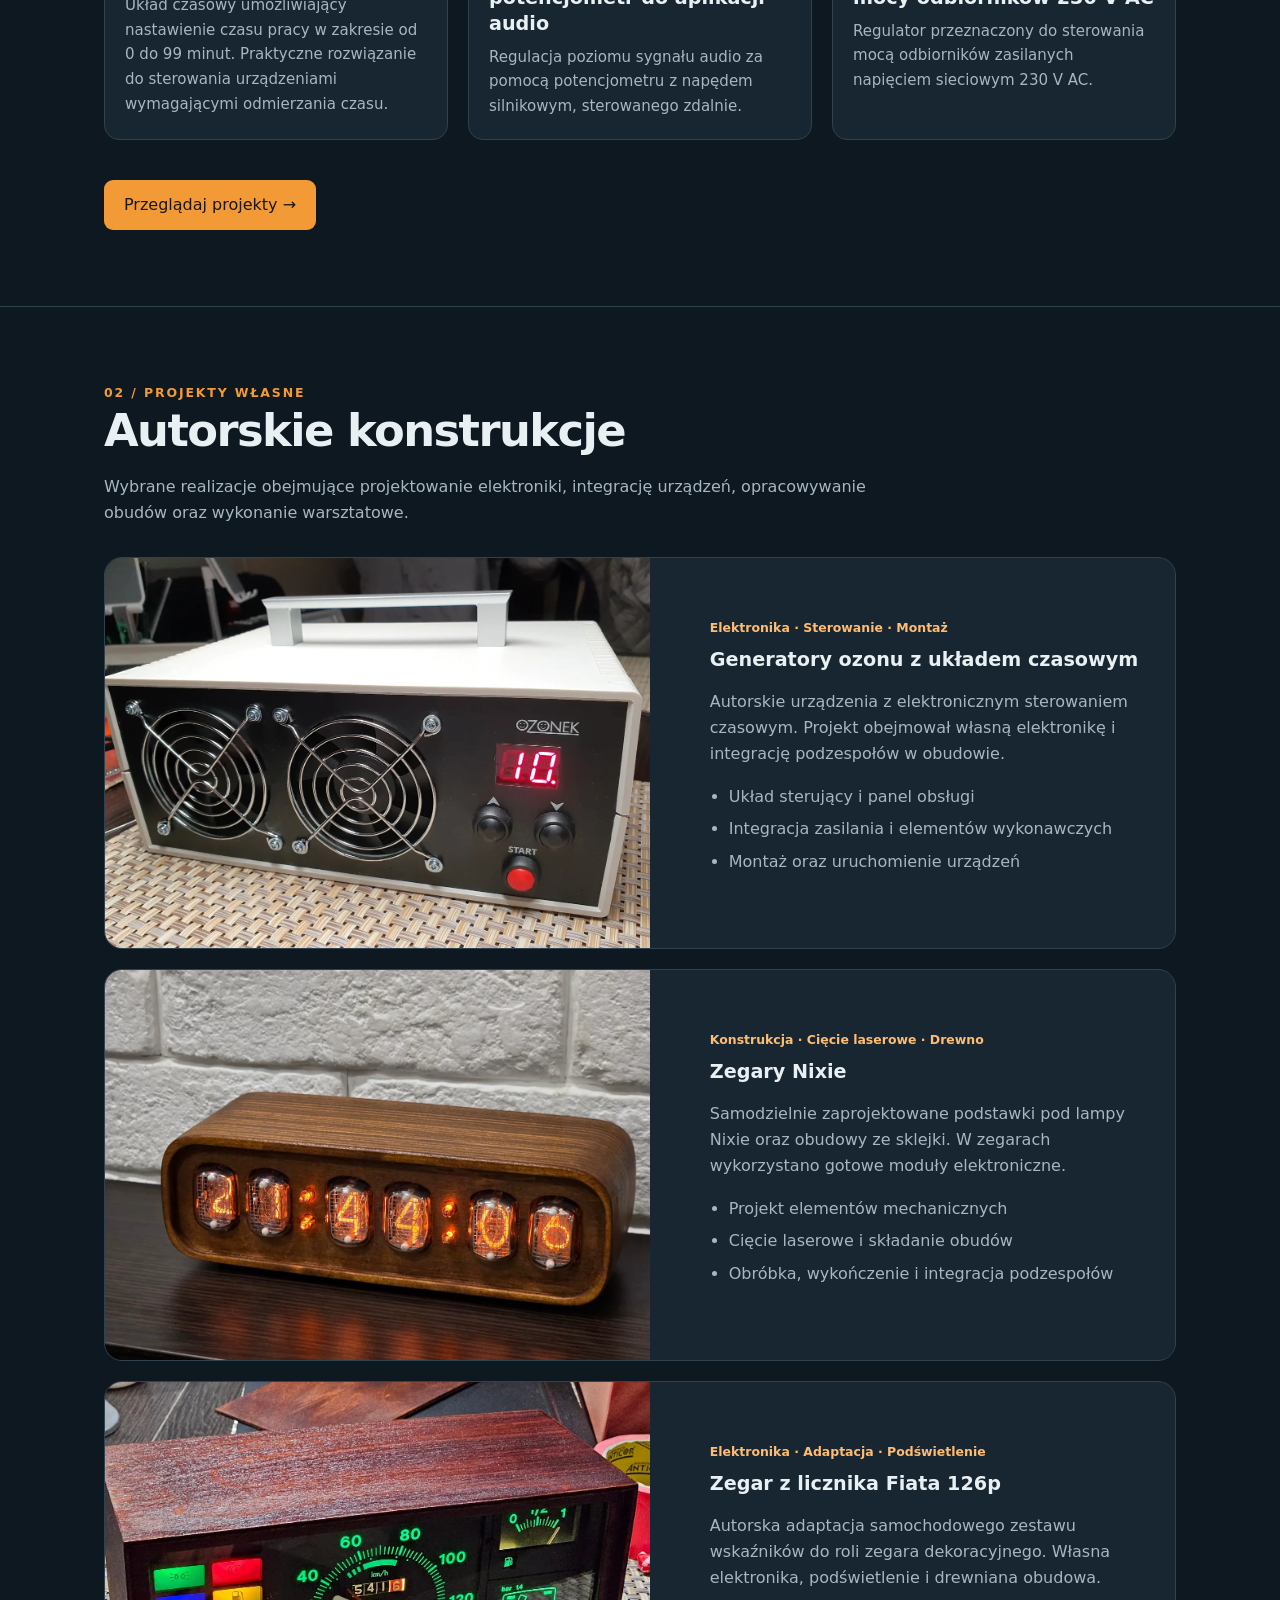
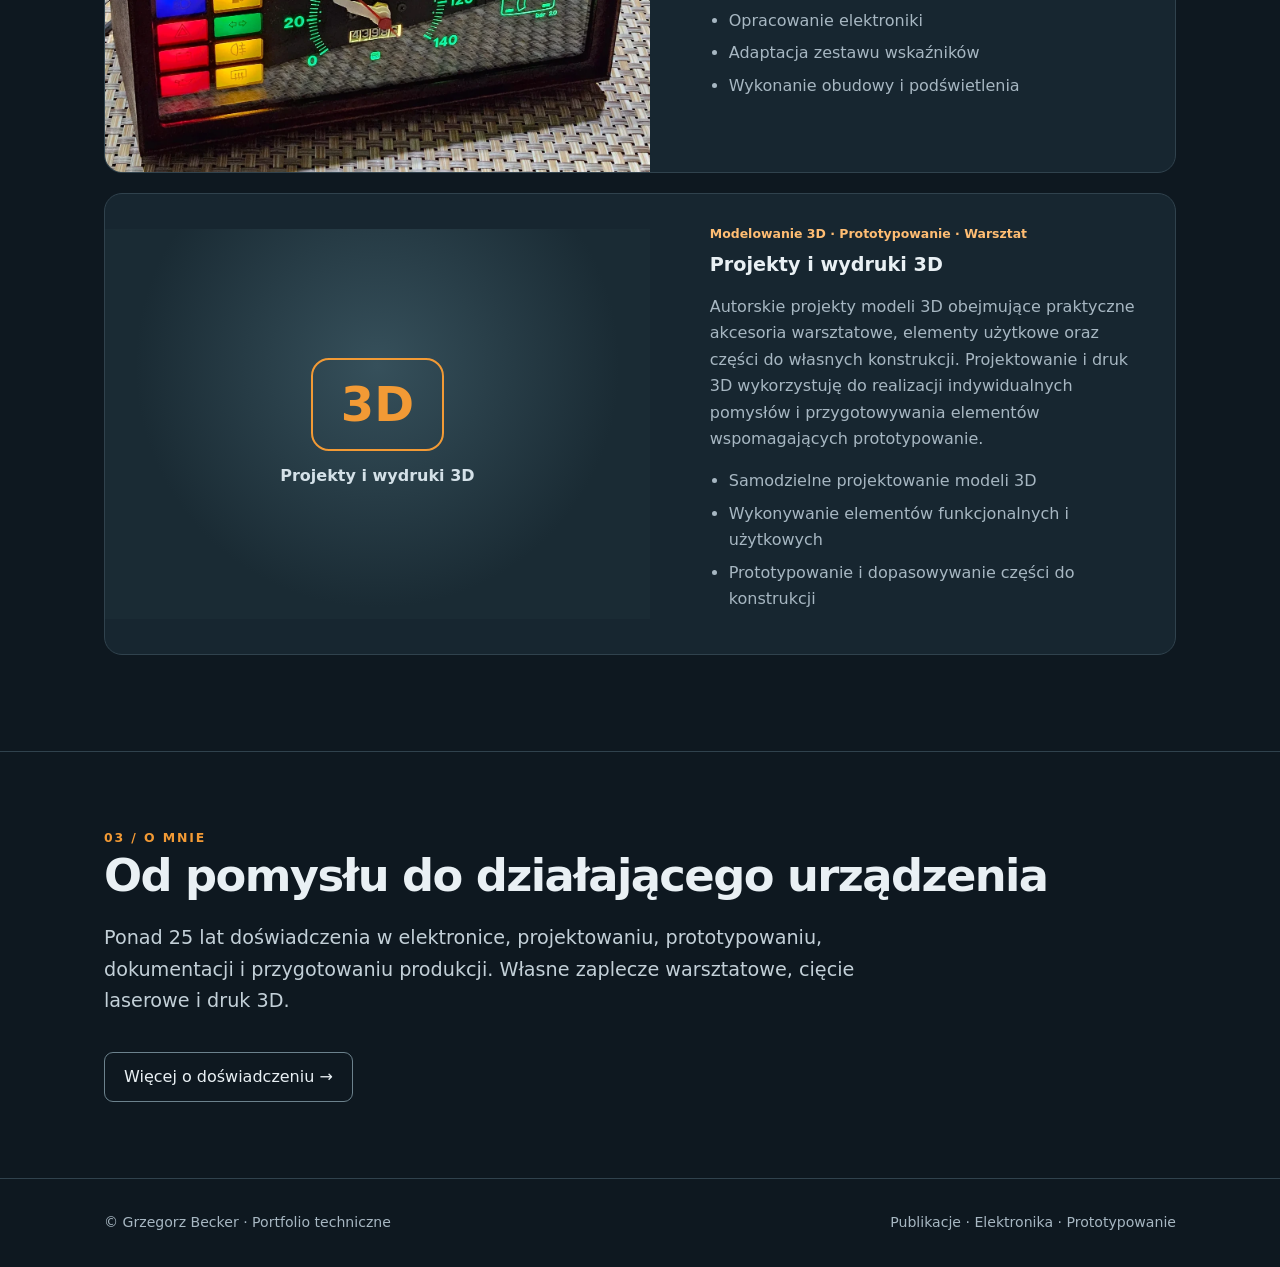
==== commit c765d54e: "Add files via upload" ====
--- a/index.html
+++ b/index.html
@@ -15,7 +15,7 @@
     <header class="nav">
         <div class="wrap"><a class="brand" href="index.html">Grzegorz Becker</a>
             <nav aria-label="Nawigacja" class="links"><a aria-current="page" href="index.html">Strona główna</a><a
-                    href="publikacje.html">Wszystkie projekty</a><a href="#projekty-wlasne">Konstrukcje</a><a
+                    href="publikacje.html">Projekty i publikacje</a><a href="#projekty-wlasne">Konstrukcje</a><a
                     href="o-mnie.html">O mnie</a></nav>
         </div>
     </header>
@@ -25,8 +25,7 @@
                 <div class="eyebrow">Portfolio techniczne</div>
                 <h1>Grzegorz<br />Becker</h1>
                 <p class="lead">Elektronika, projektowanie PCB, prototypowanie i przygotowanie urządzeń do produkcji.
-                    Publikacje techniczne i autorskie konstrukcje.</p><a class="btn" href="publikacje.html">Wszystkie
-                    projekty</a><a class="btn secondary" href="#projekty-wlasne">Autorskie konstrukcje</a>
+                    Publikacje techniczne i autorskie konstrukcje.</p><a class="btn" href="publikacje.html">Projekty i publikacje</a><a class="btn secondary" href="#projekty-wlasne">Autorskie konstrukcje</a>
             </div>
         </section>
         <section class="section">
@@ -89,7 +88,7 @@
                         </div>
                     </article>
                 </div>
-                <div class="page-links"><a class="btn" href="publikacje.html">Zobacz wszystkie publikacje →</a></div>
+                <div class="page-links"><a class="btn" href="publikacje.html">Przeglądaj projekty →</a></div>
             </div>
         </section>
         <section class="section" id="projekty-wlasne">
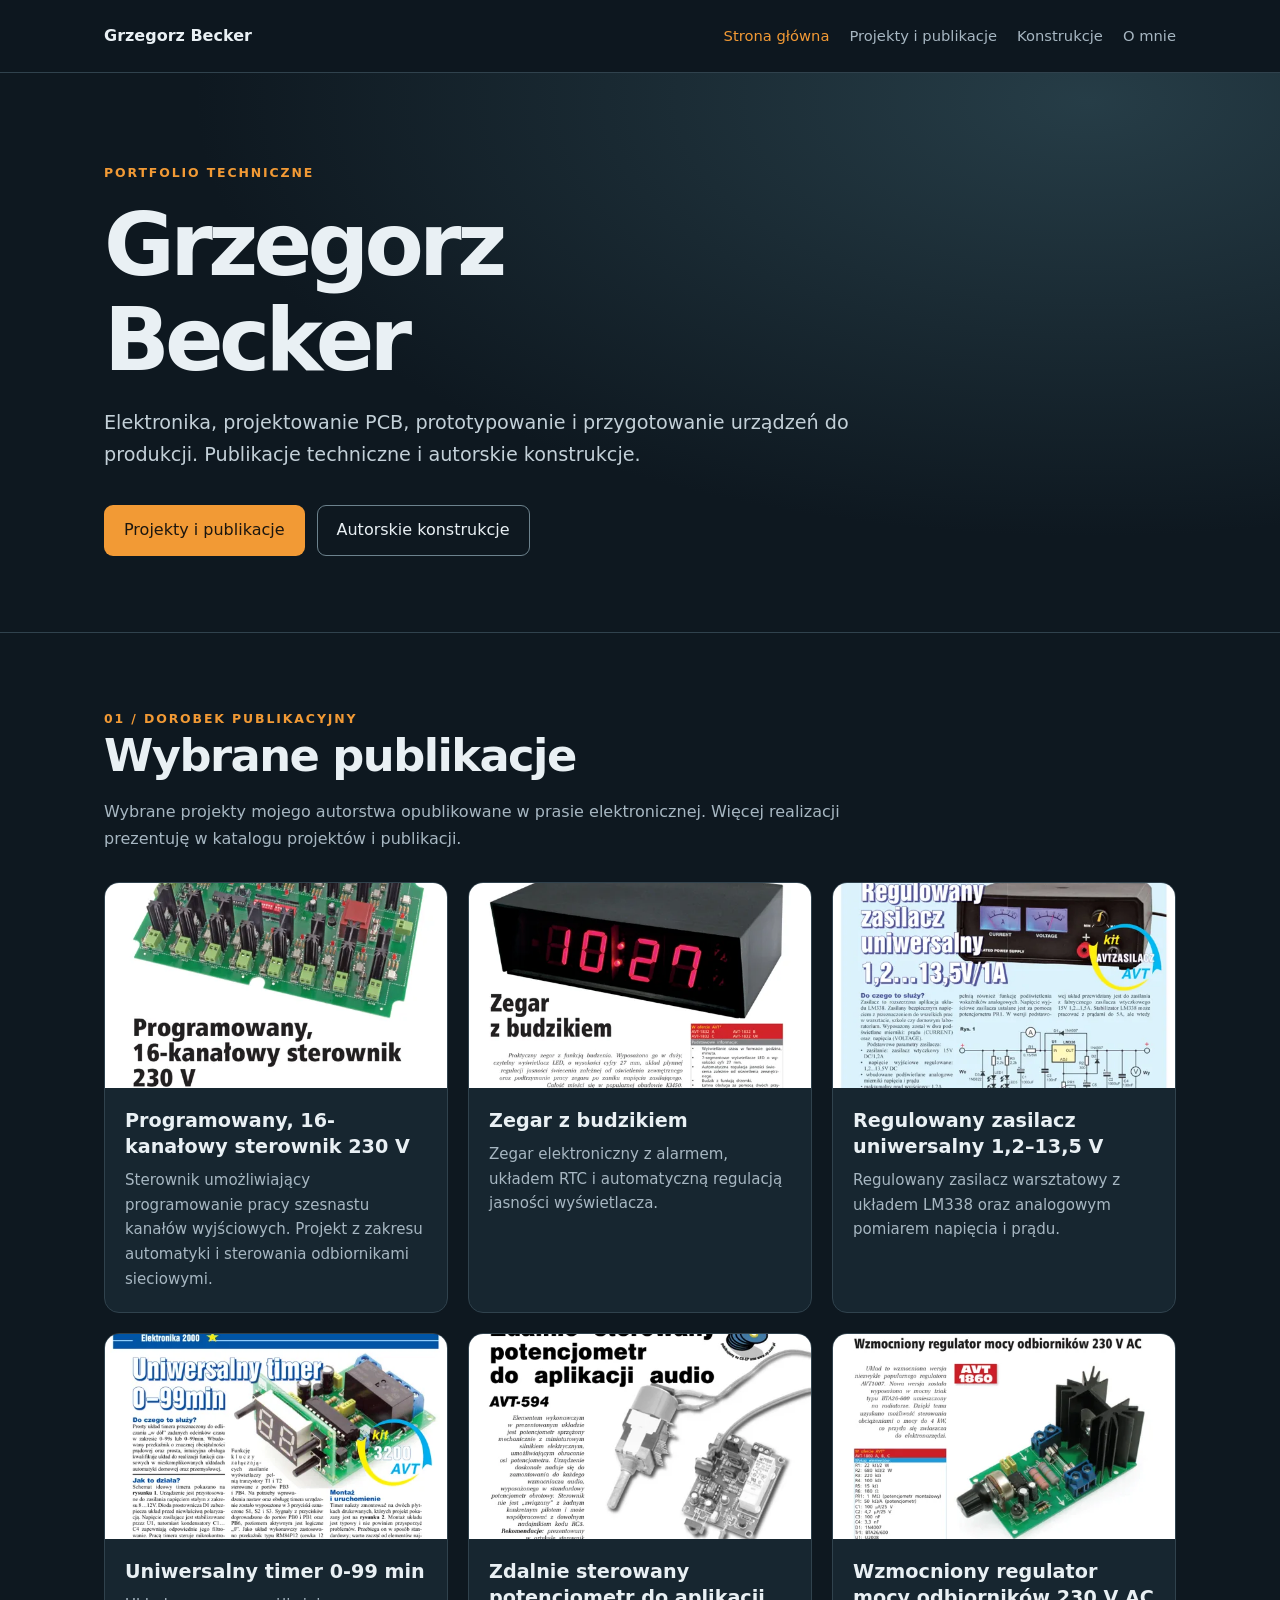
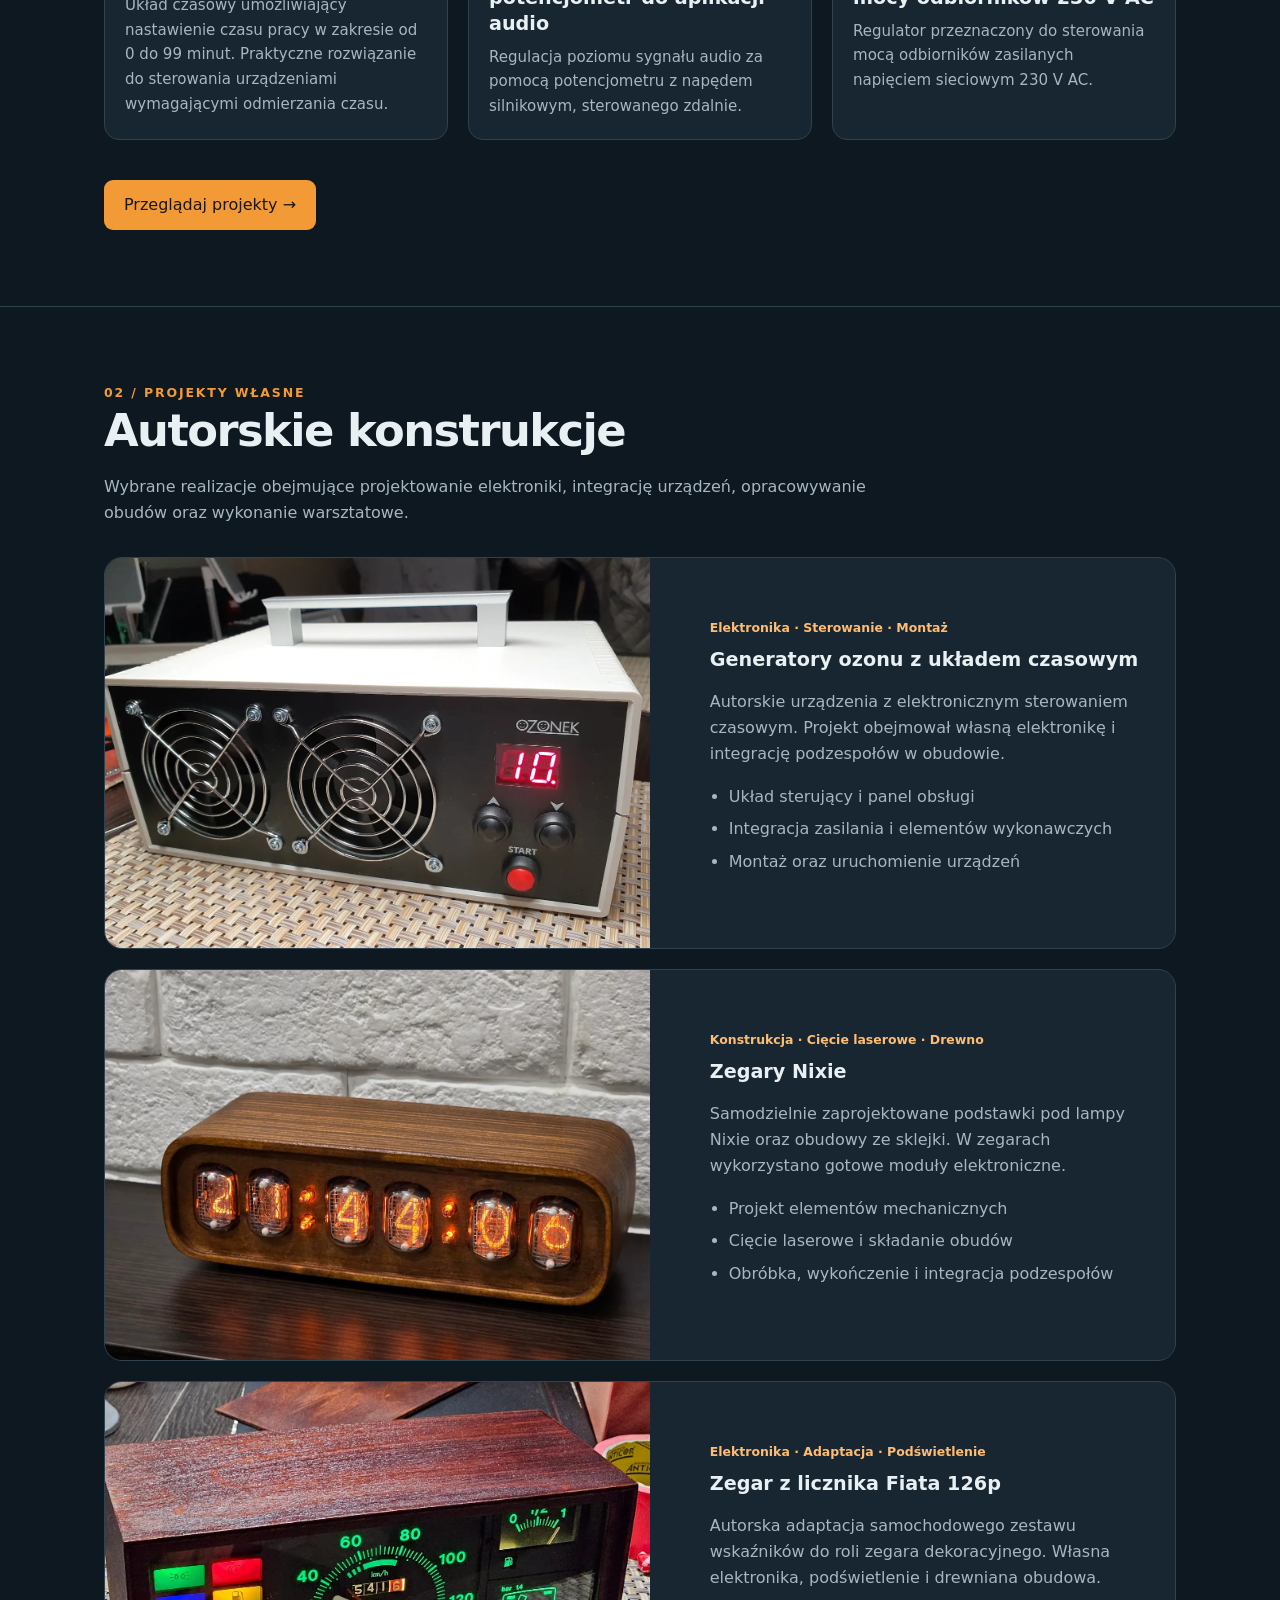
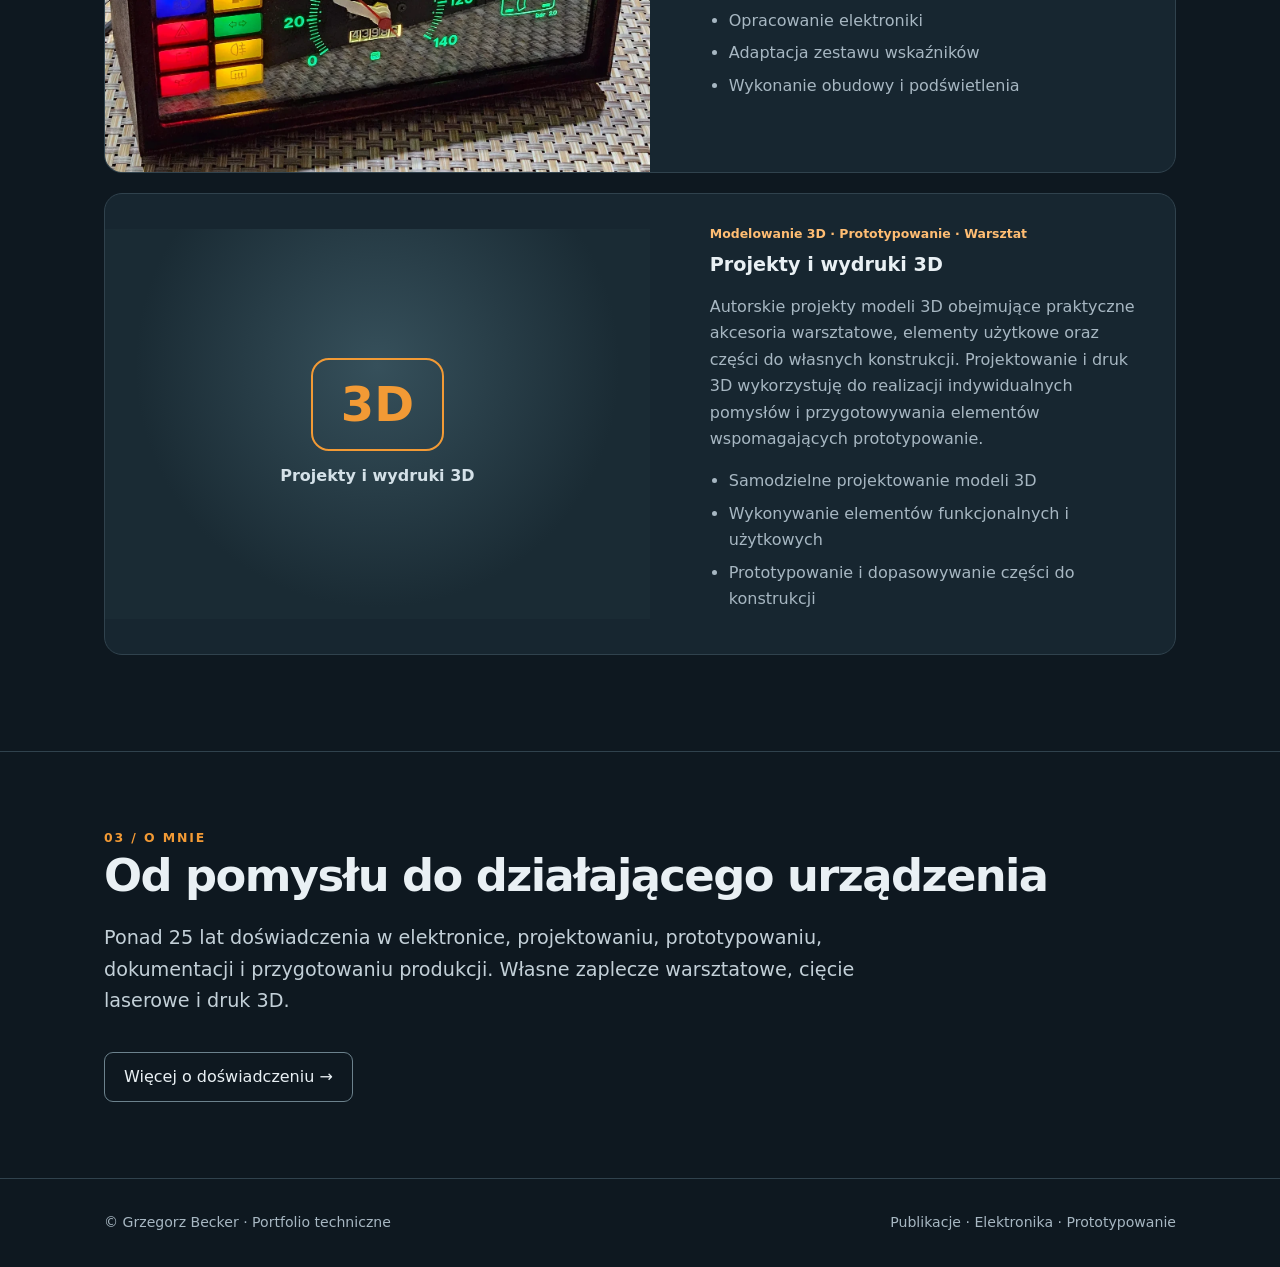
==== commit 7fa537d8: "Add files via upload" ====
--- a/index.html
+++ b/index.html
@@ -33,8 +33,7 @@
                 <div class="sectionintro">
                     <div class="eyebrow">01 / Dorobek publikacyjny</div>
                     <h2>Wybrane publikacje</h2>
-                    <p class="muted">Wybrane projekty publikowane w prasie elektronicznej. Pełny katalog znajduje się na
-                        osobnej podstronie.</p>
+                    <p class="muted">Wybrane projekty mojego autorstwa opublikowane w prasie elektronicznej. Więcej realizacji prezentuję w katalogu projektów i publikacji.</p>
                 </div>
                 <div class="grid catalog">
                     <article class="card"><img alt="Ilustracja publikacji: Programowany, 16-kanałowy sterownik 230 V"
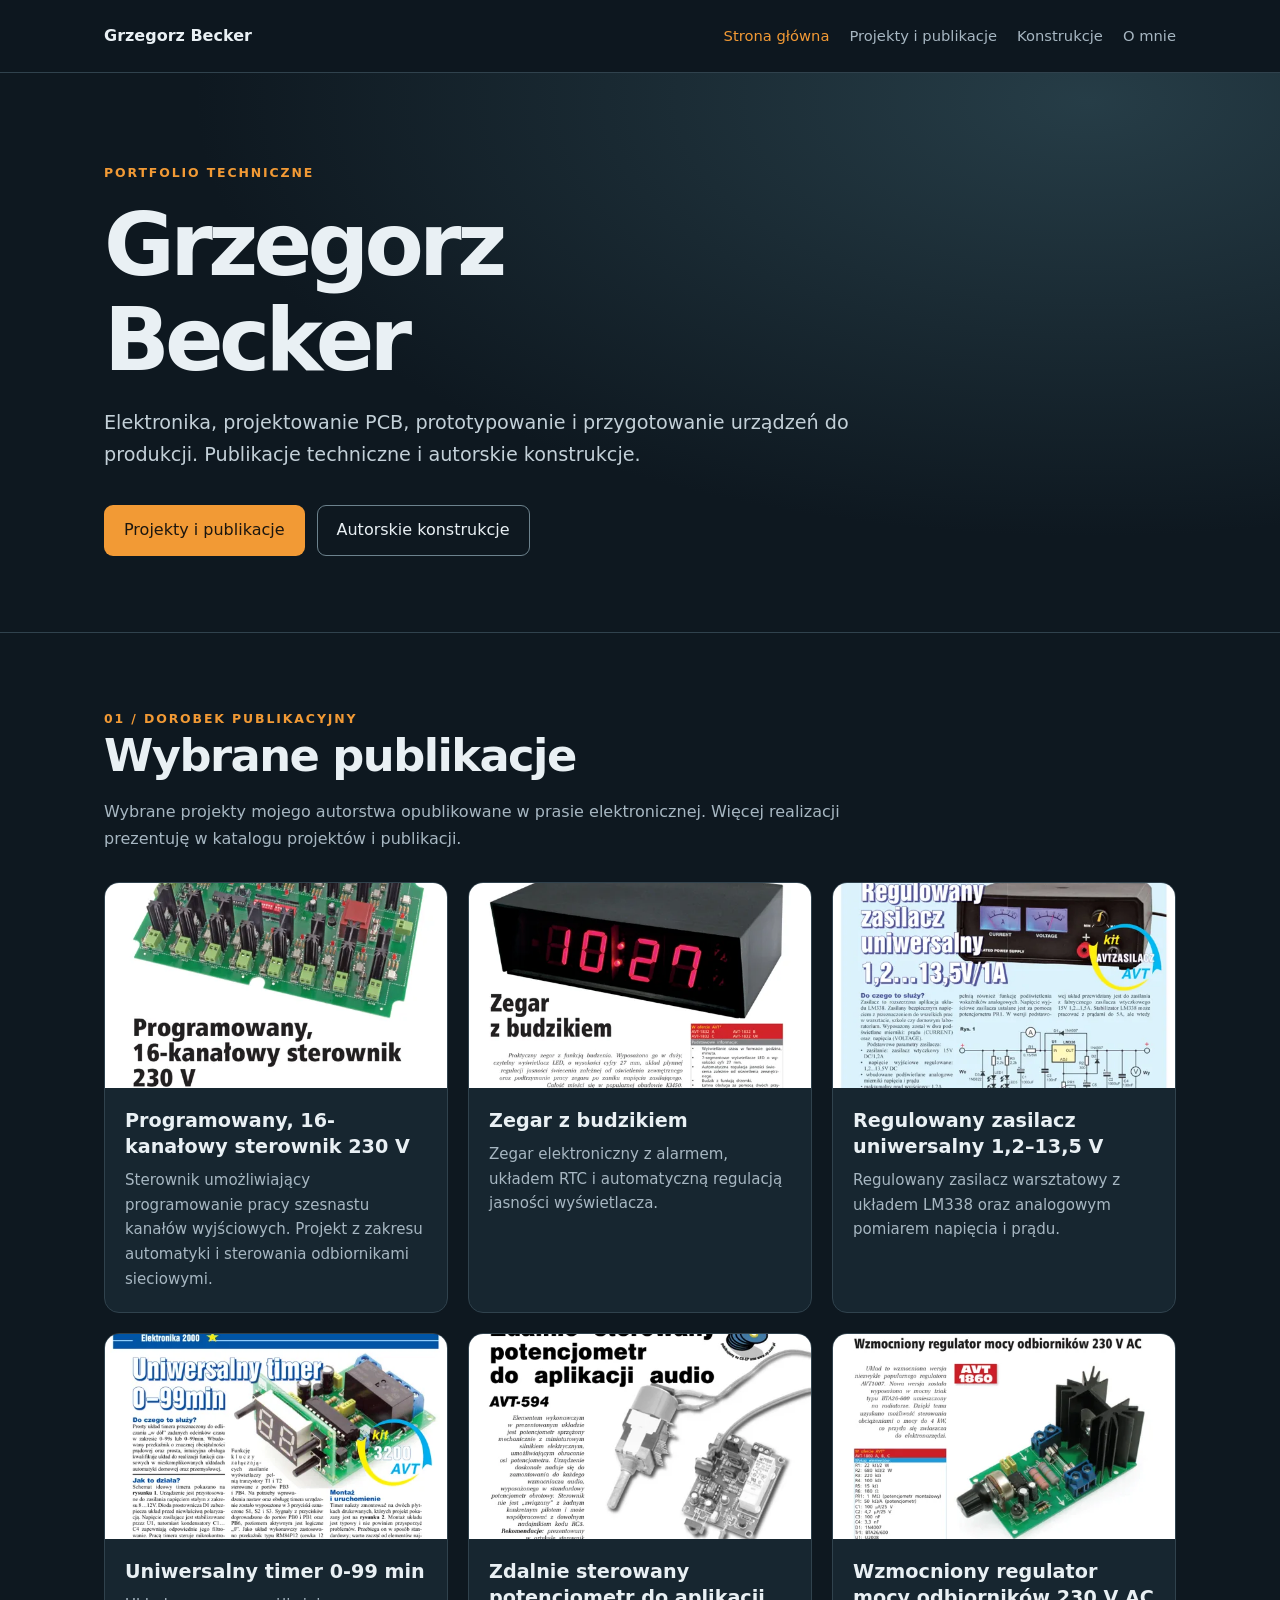
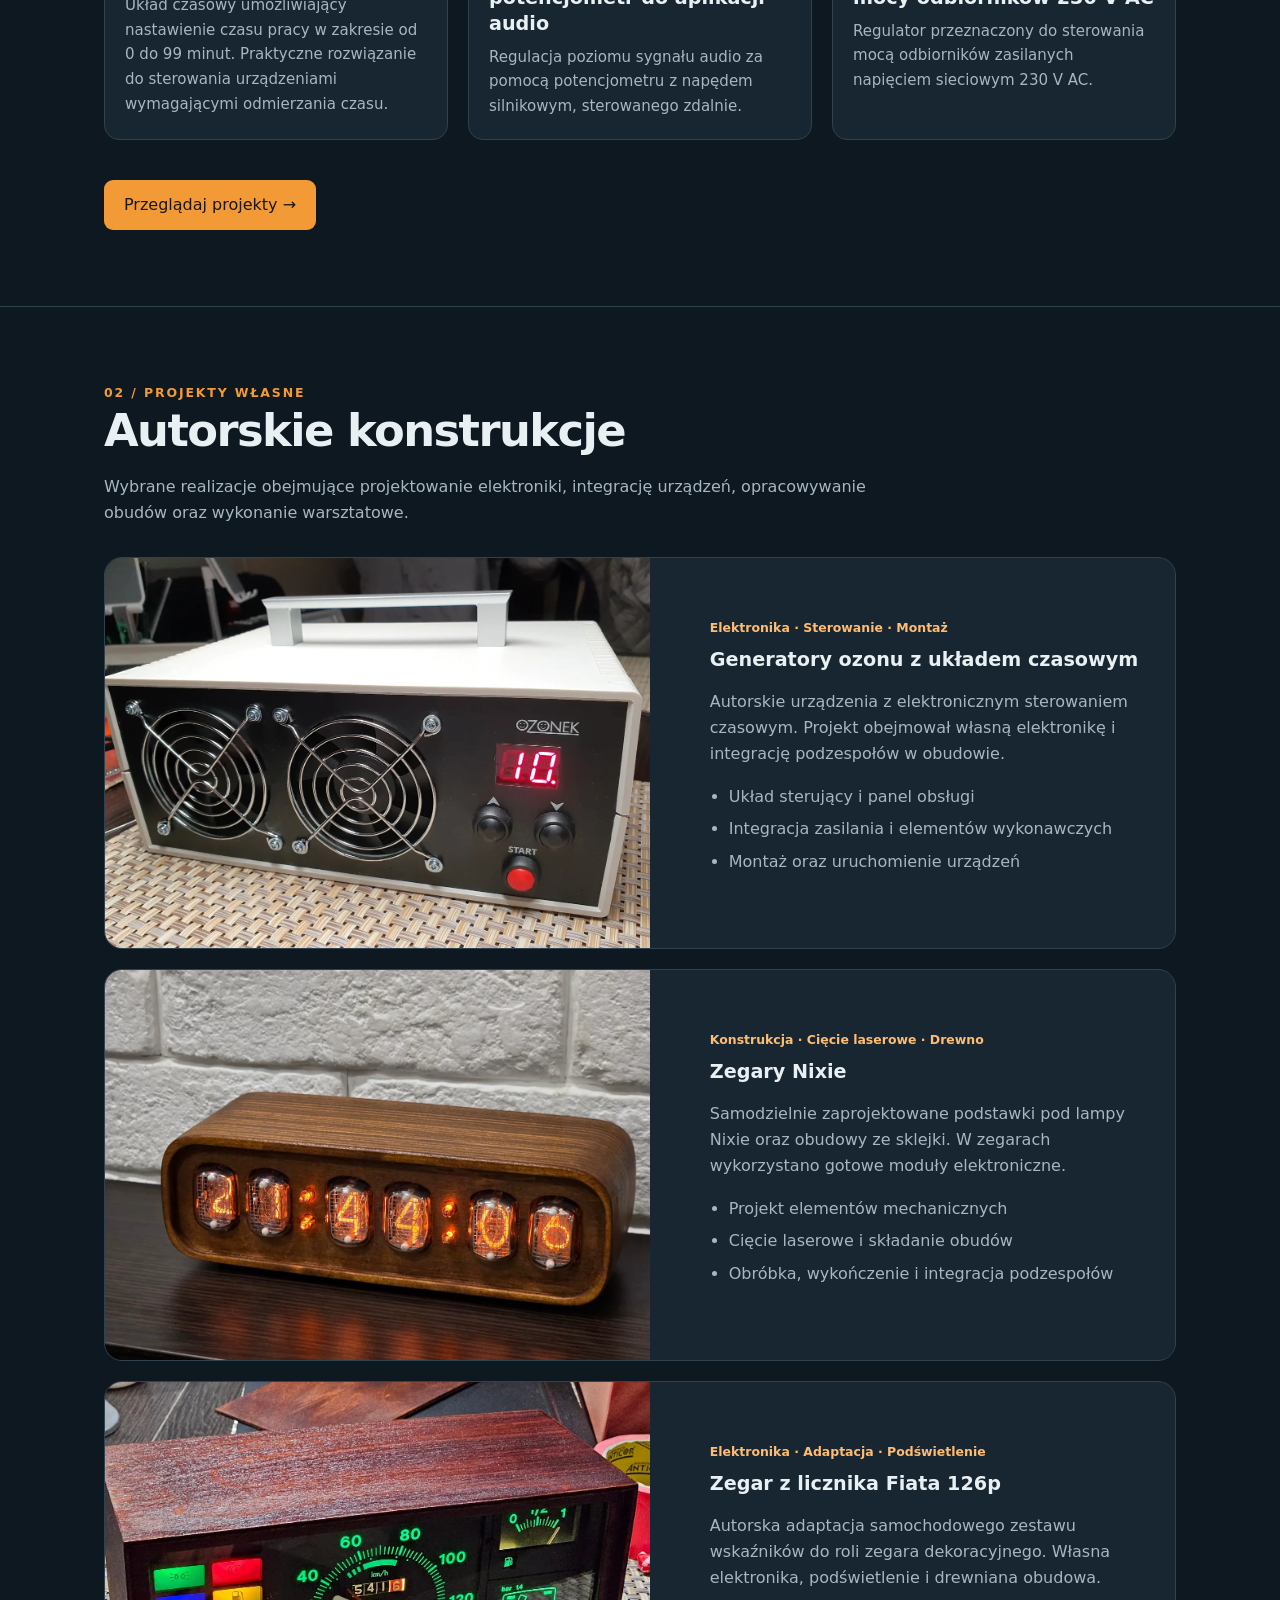
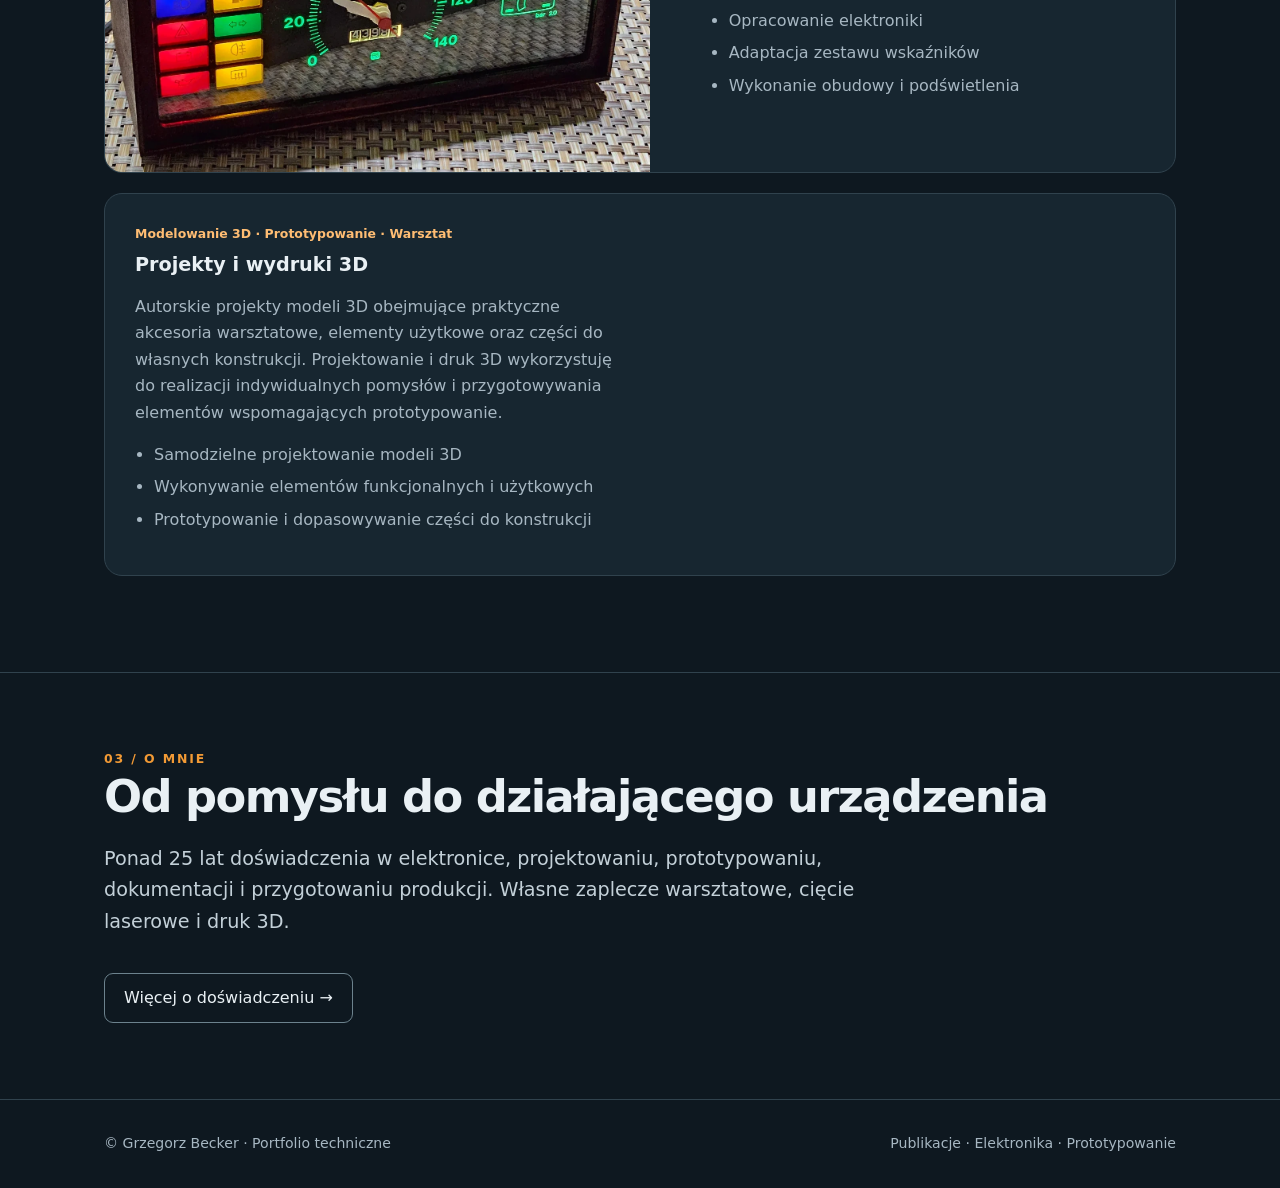
==== commit 98a7d1dc: "Update photo placeholder for 3D projects section" ====
--- a/index.html
+++ b/index.html
@@ -136,9 +136,8 @@
                     </div>
                 </article>
                 <article class="feature">
-                    <div aria-label="Miejsce na zdjęcie autorskich projektów i wydruków 3D" class="photo-placeholder"
-                        role="img"><span class="placeholder-icon">3D</span><strong>Projekty i wydruki
-                            3D</strong></div>
+                    <div aria-label="Autorskie projekty i wydruki 3D" cloading="lazy"
+                        src="assets/3d-main.webp" />
                     <div class="copy"><span class="tag">Modelowanie 3D · Prototypowanie · Warsztat</span>
                         <h3>Projekty i wydruki 3D</h3>
                         <p class="muted">Autorskie projekty modeli 3D obejmujące praktyczne akcesoria warsztatowe,
@@ -171,4 +170,4 @@
     <script defer="" src="site.js"></script>
 </body>
 
-</html>+</html>
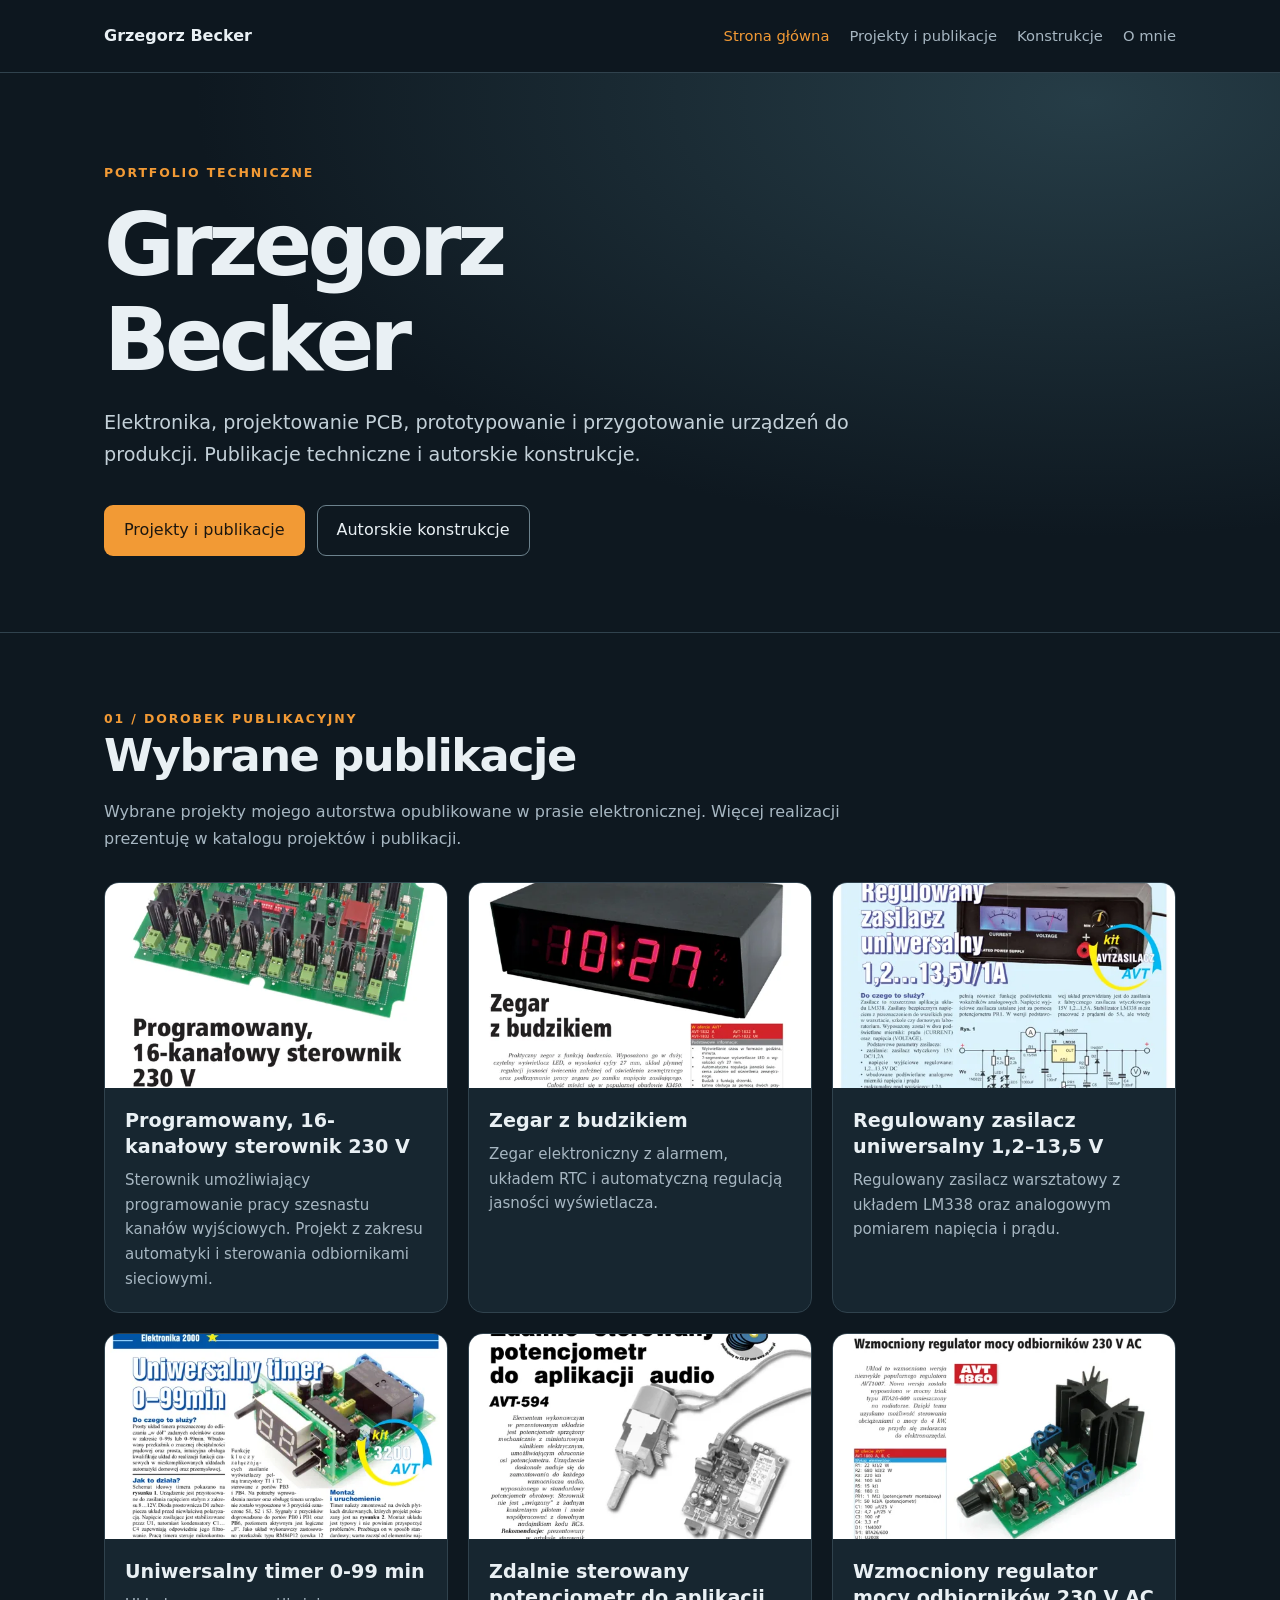
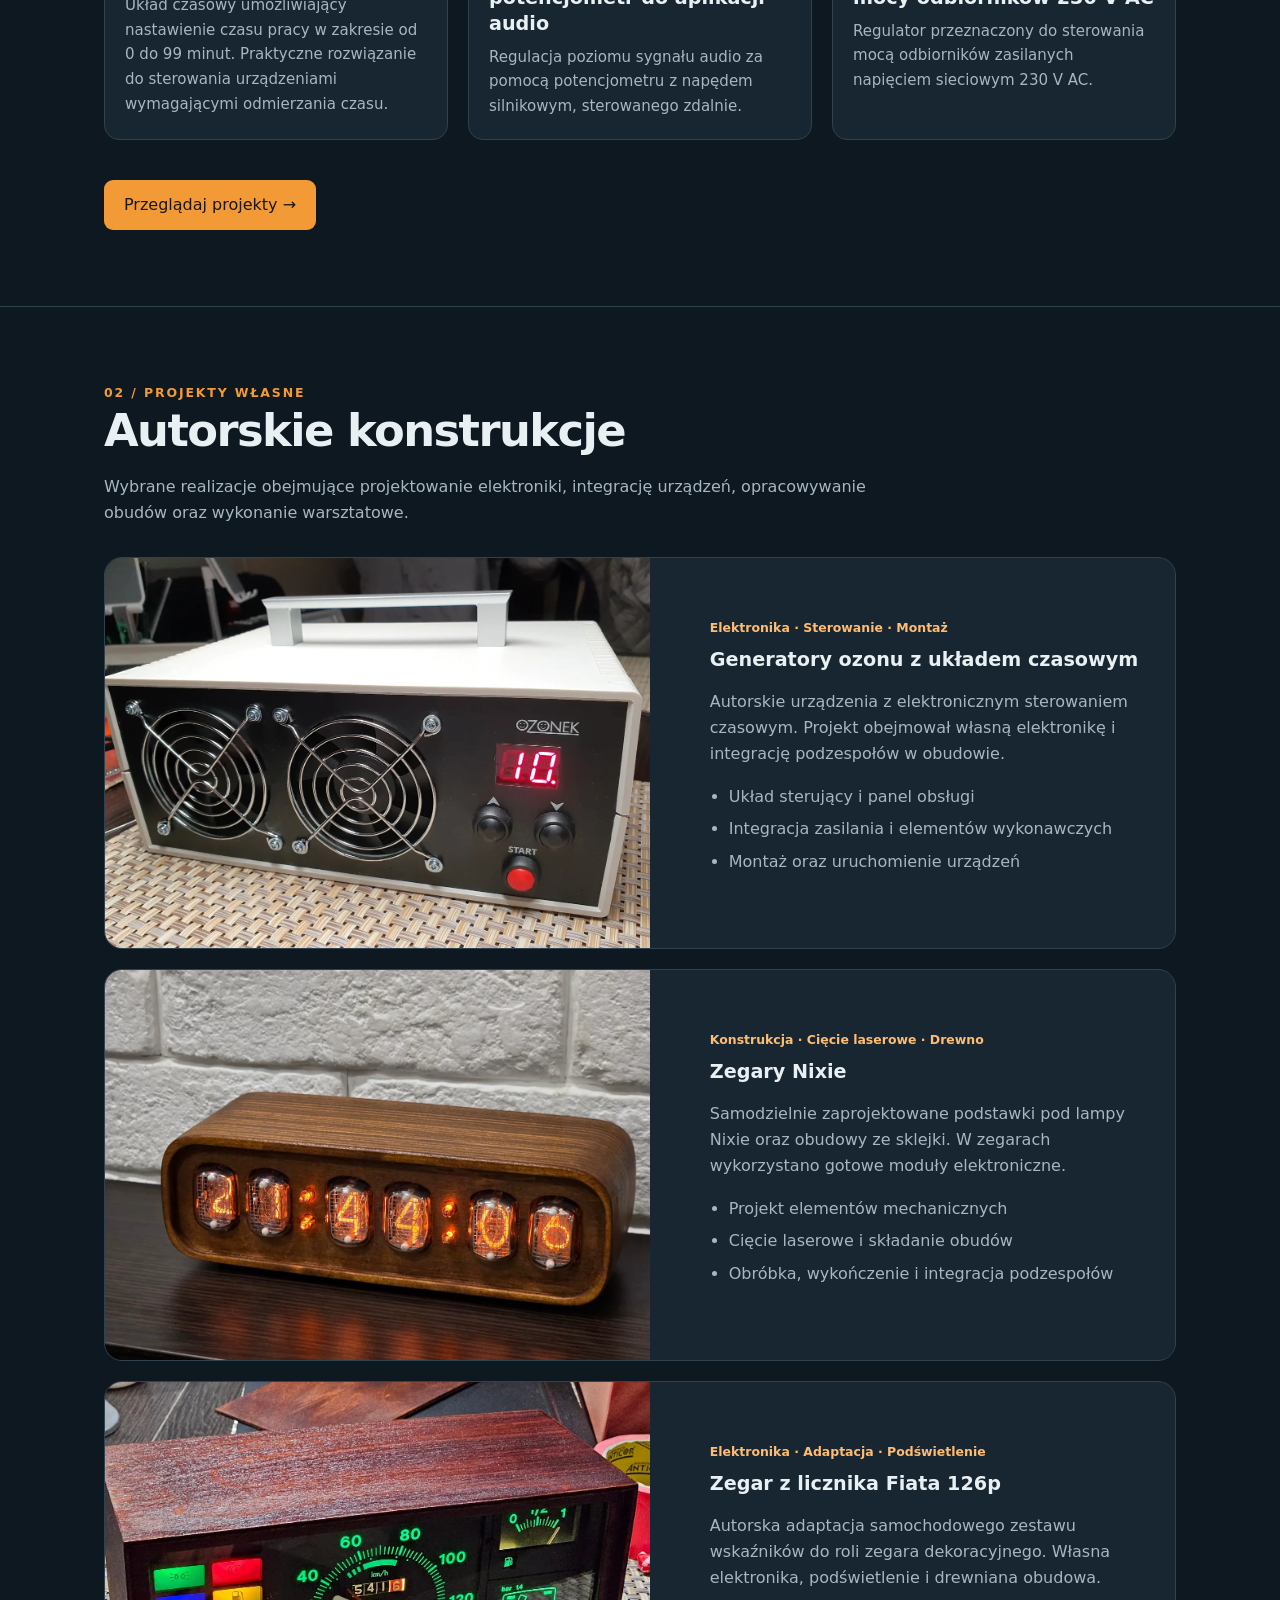
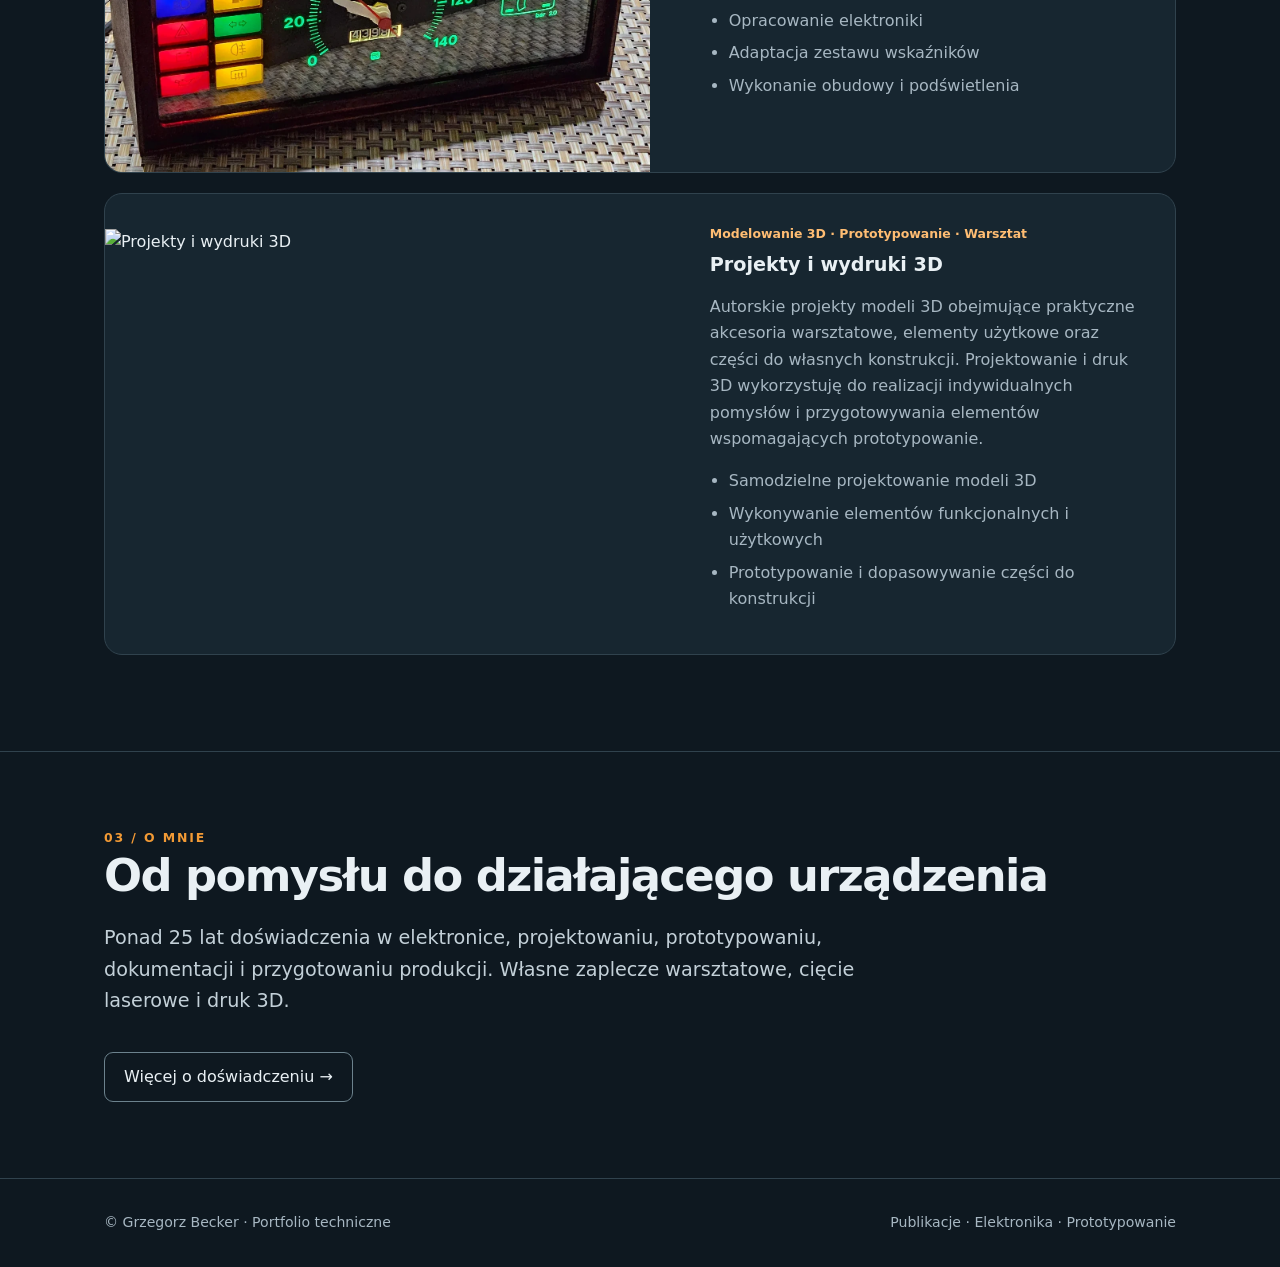
==== commit 9f3114b0: "Add files via upload" ====
--- a/index.html
+++ b/index.html
@@ -135,9 +135,7 @@
                         </ul>
                     </div>
                 </article>
-                <article class="feature">
-                    <div aria-label="Autorskie projekty i wydruki 3D" cloading="lazy"
-                        src="assets/3d-main.webp" />
+                <article class="feature"><img alt="Projekty i wydruki 3D" style="object-position: center 99%; loading="lazy" src="assets/3d-main.webp" />
                     <div class="copy"><span class="tag">Modelowanie 3D · Prototypowanie · Warsztat</span>
                         <h3>Projekty i wydruki 3D</h3>
                         <p class="muted">Autorskie projekty modeli 3D obejmujące praktyczne akcesoria warsztatowe,
@@ -170,4 +168,4 @@
     <script defer="" src="site.js"></script>
 </body>
 
-</html>
+</html>
